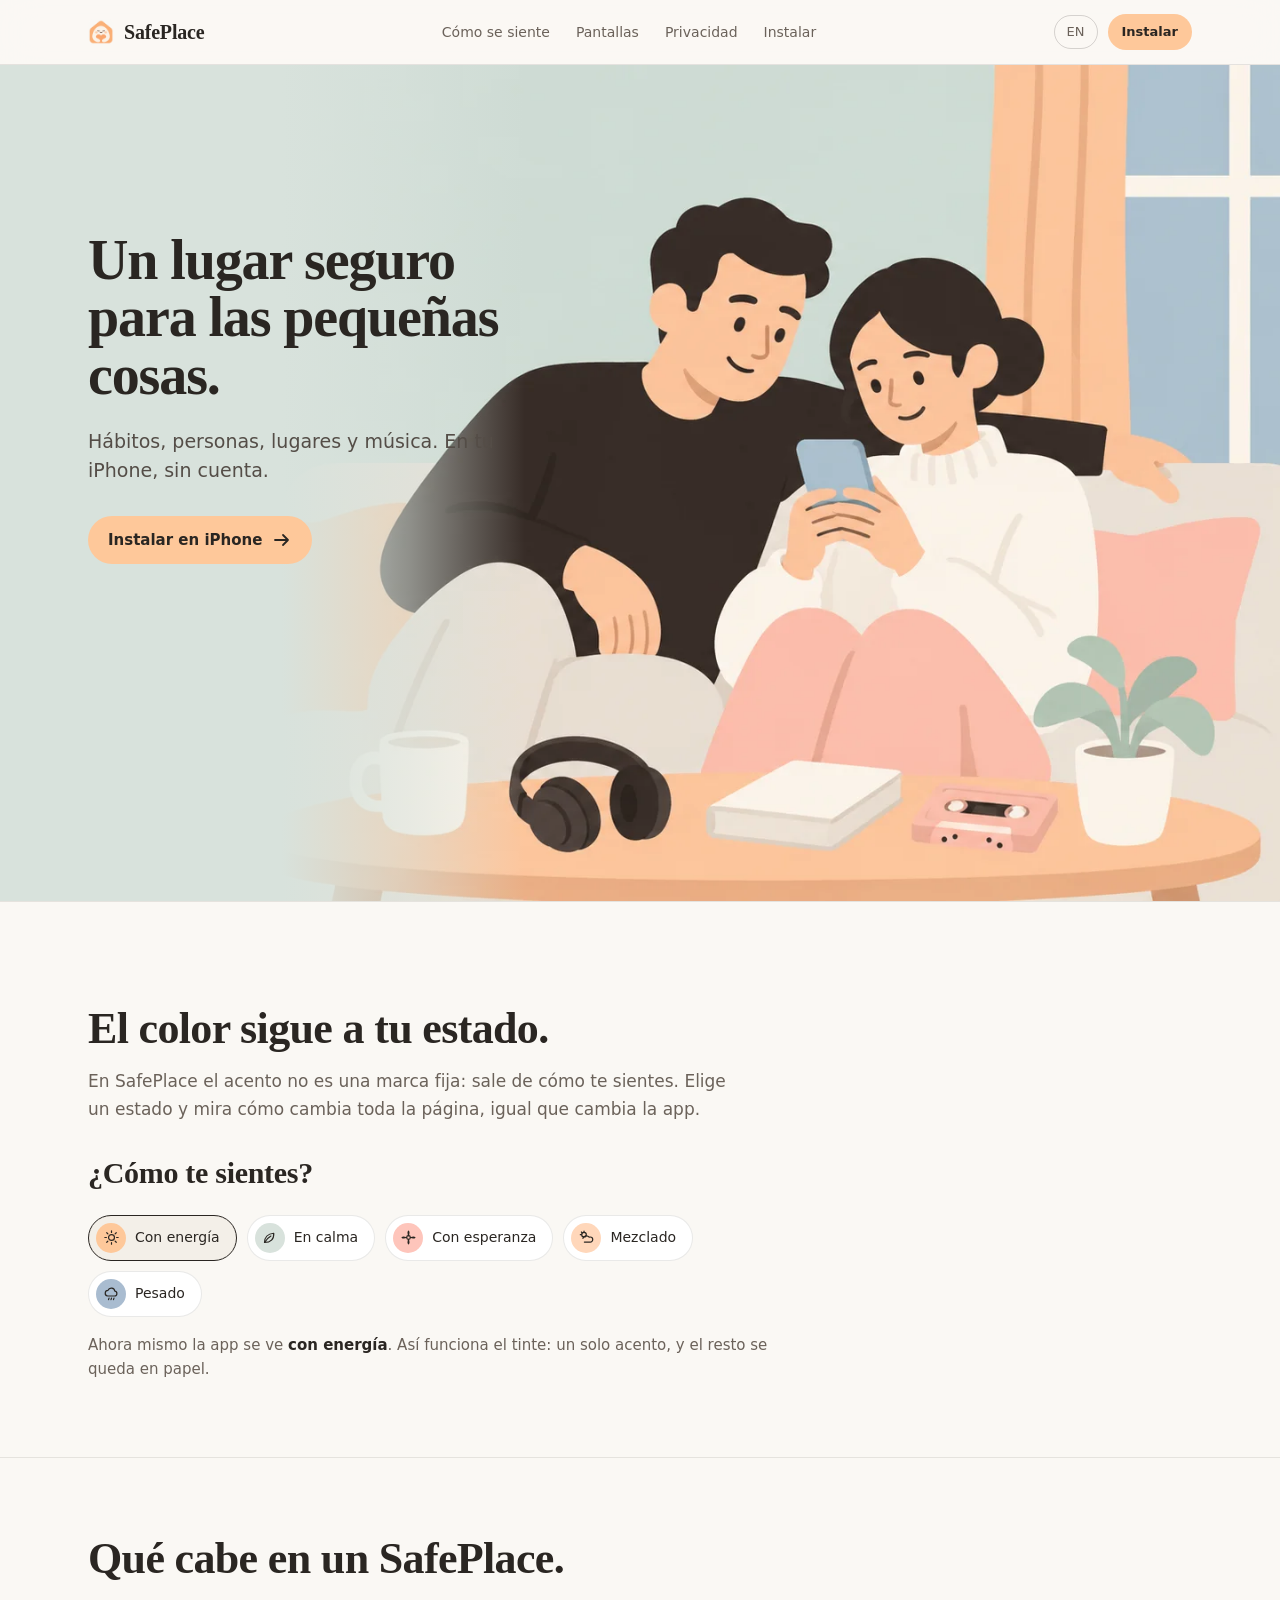
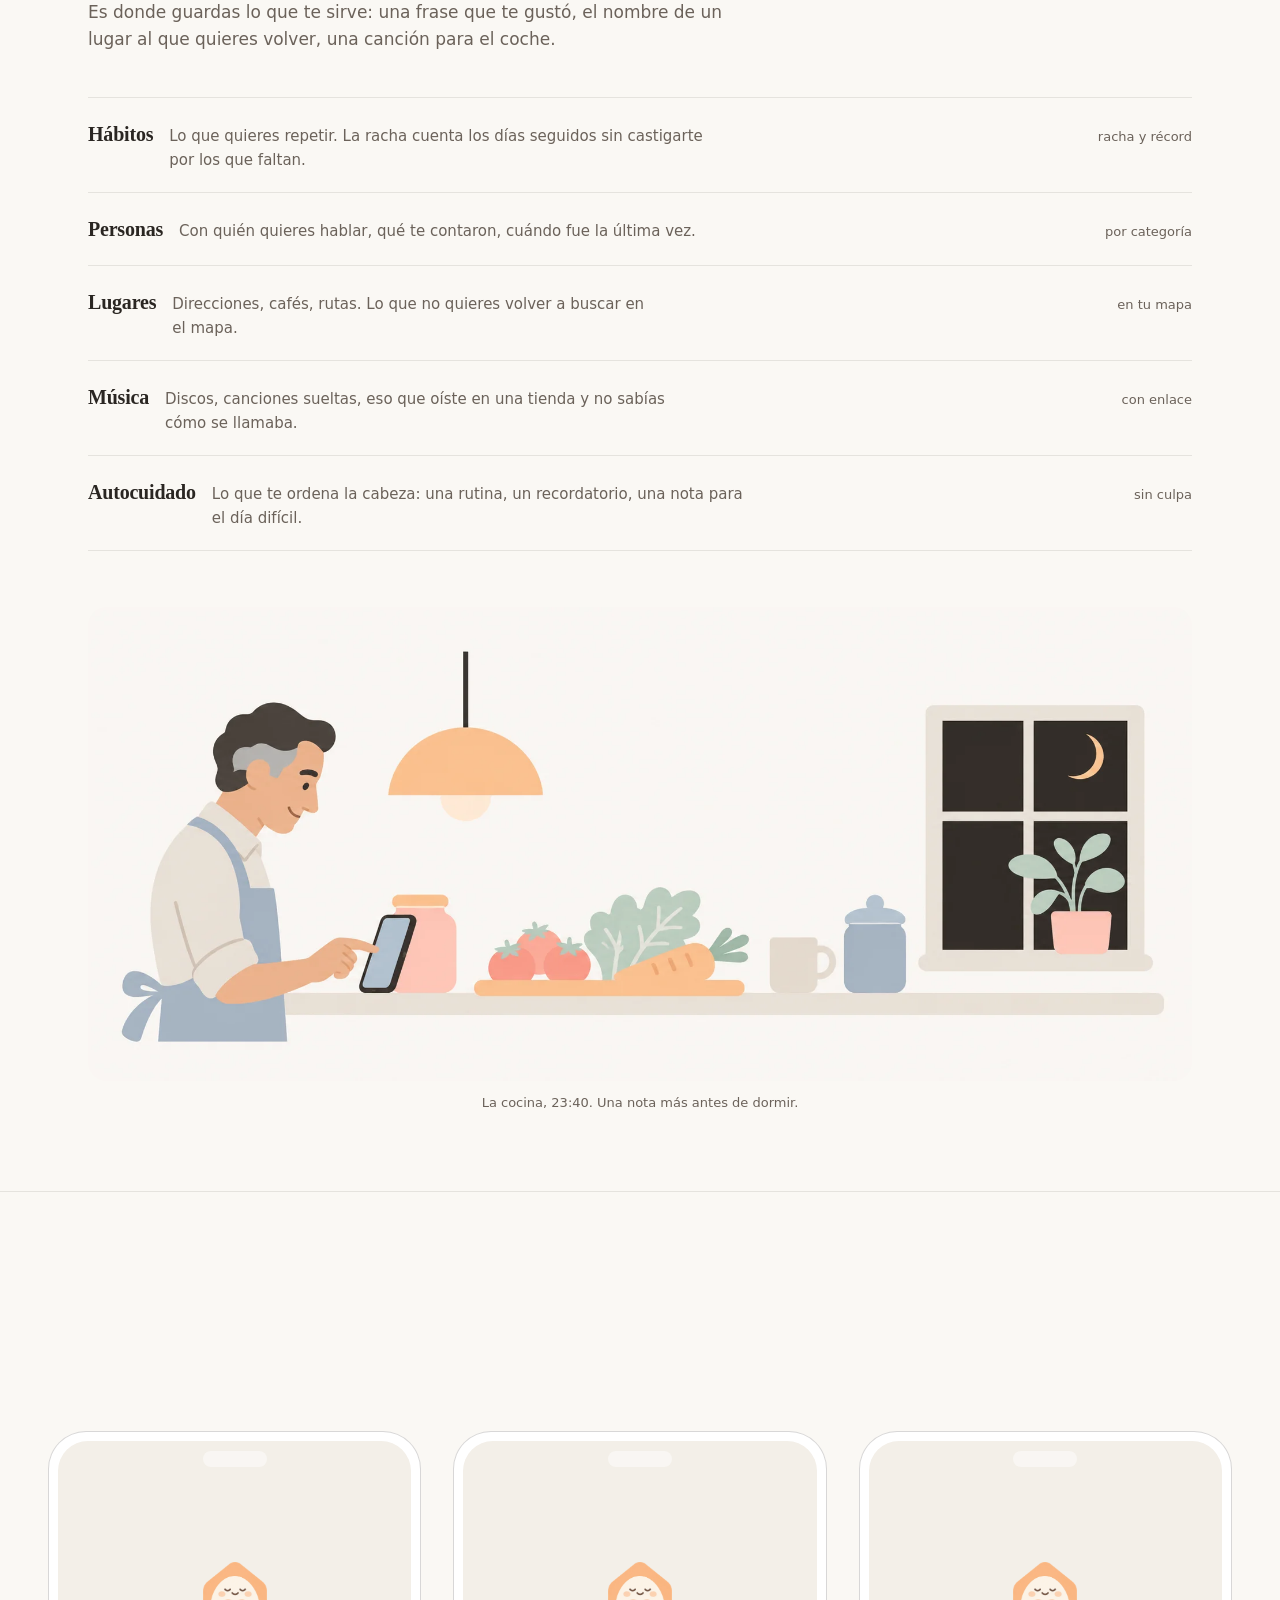
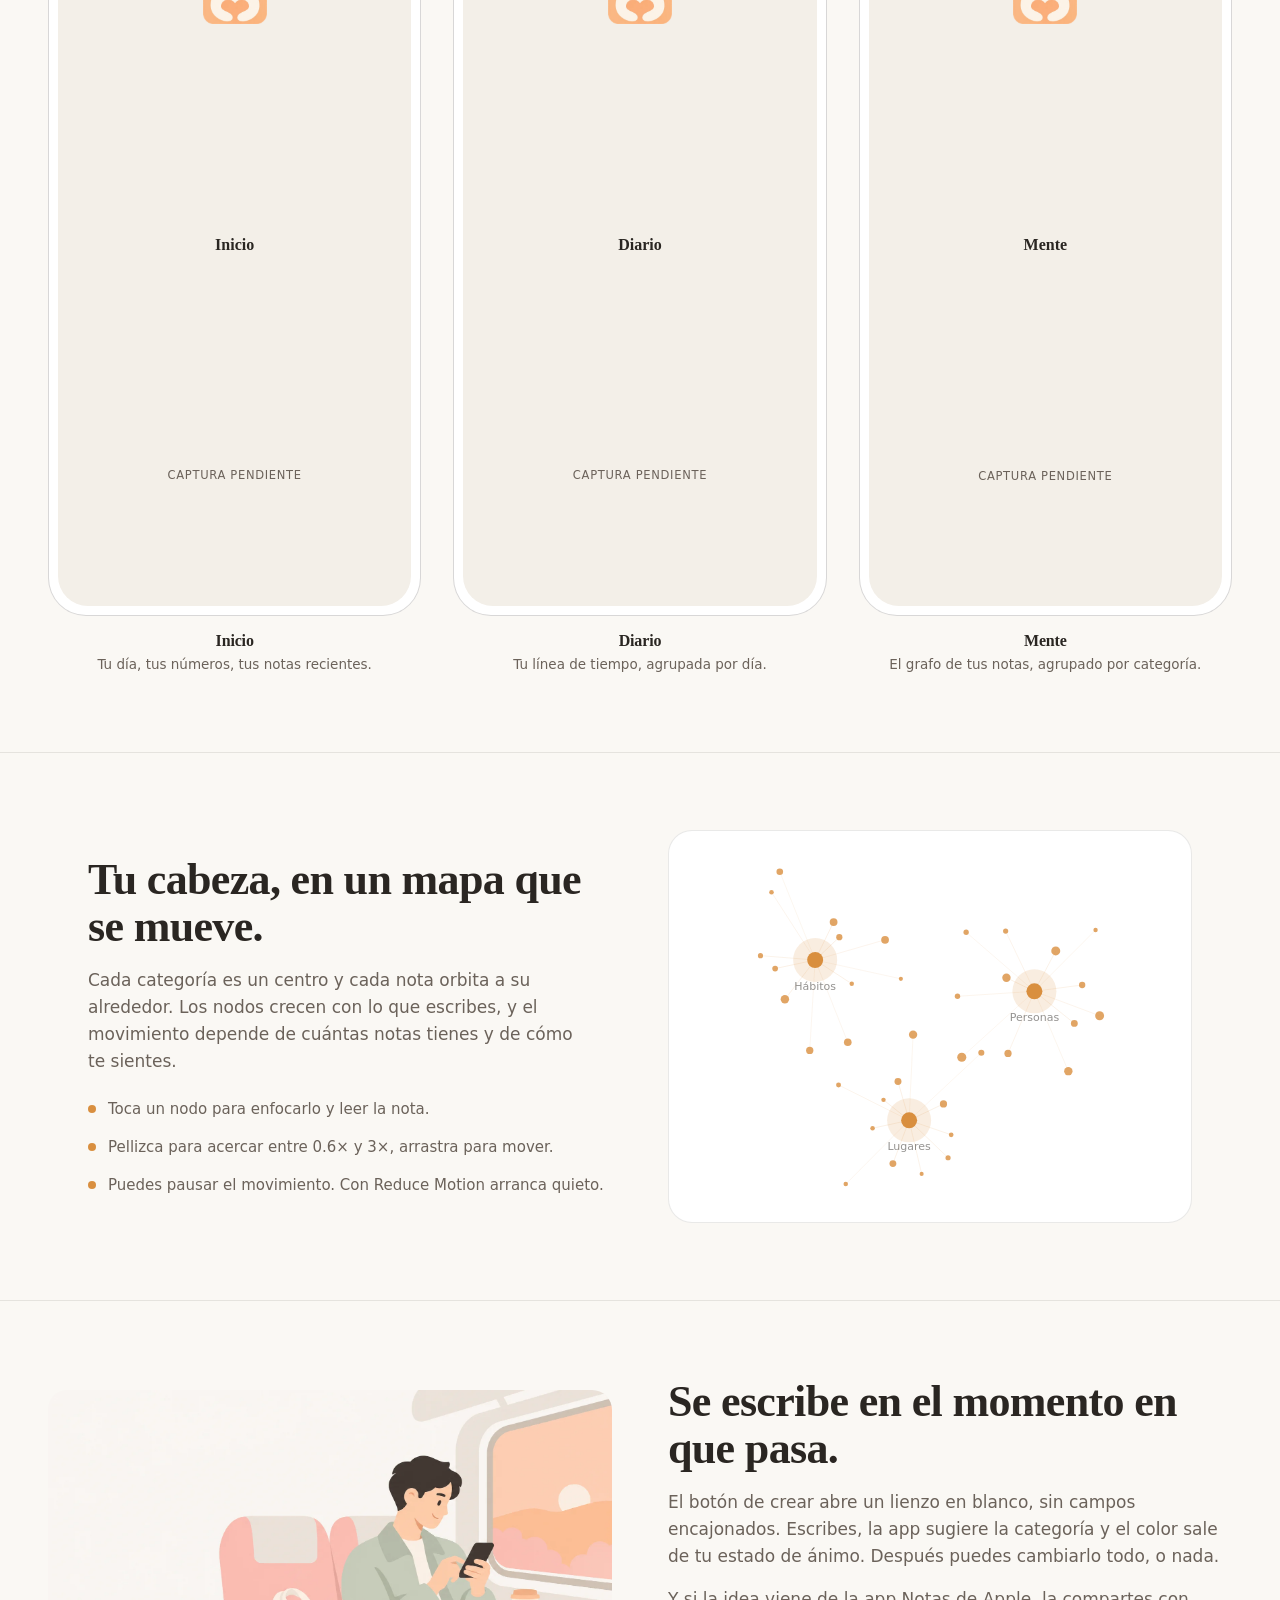
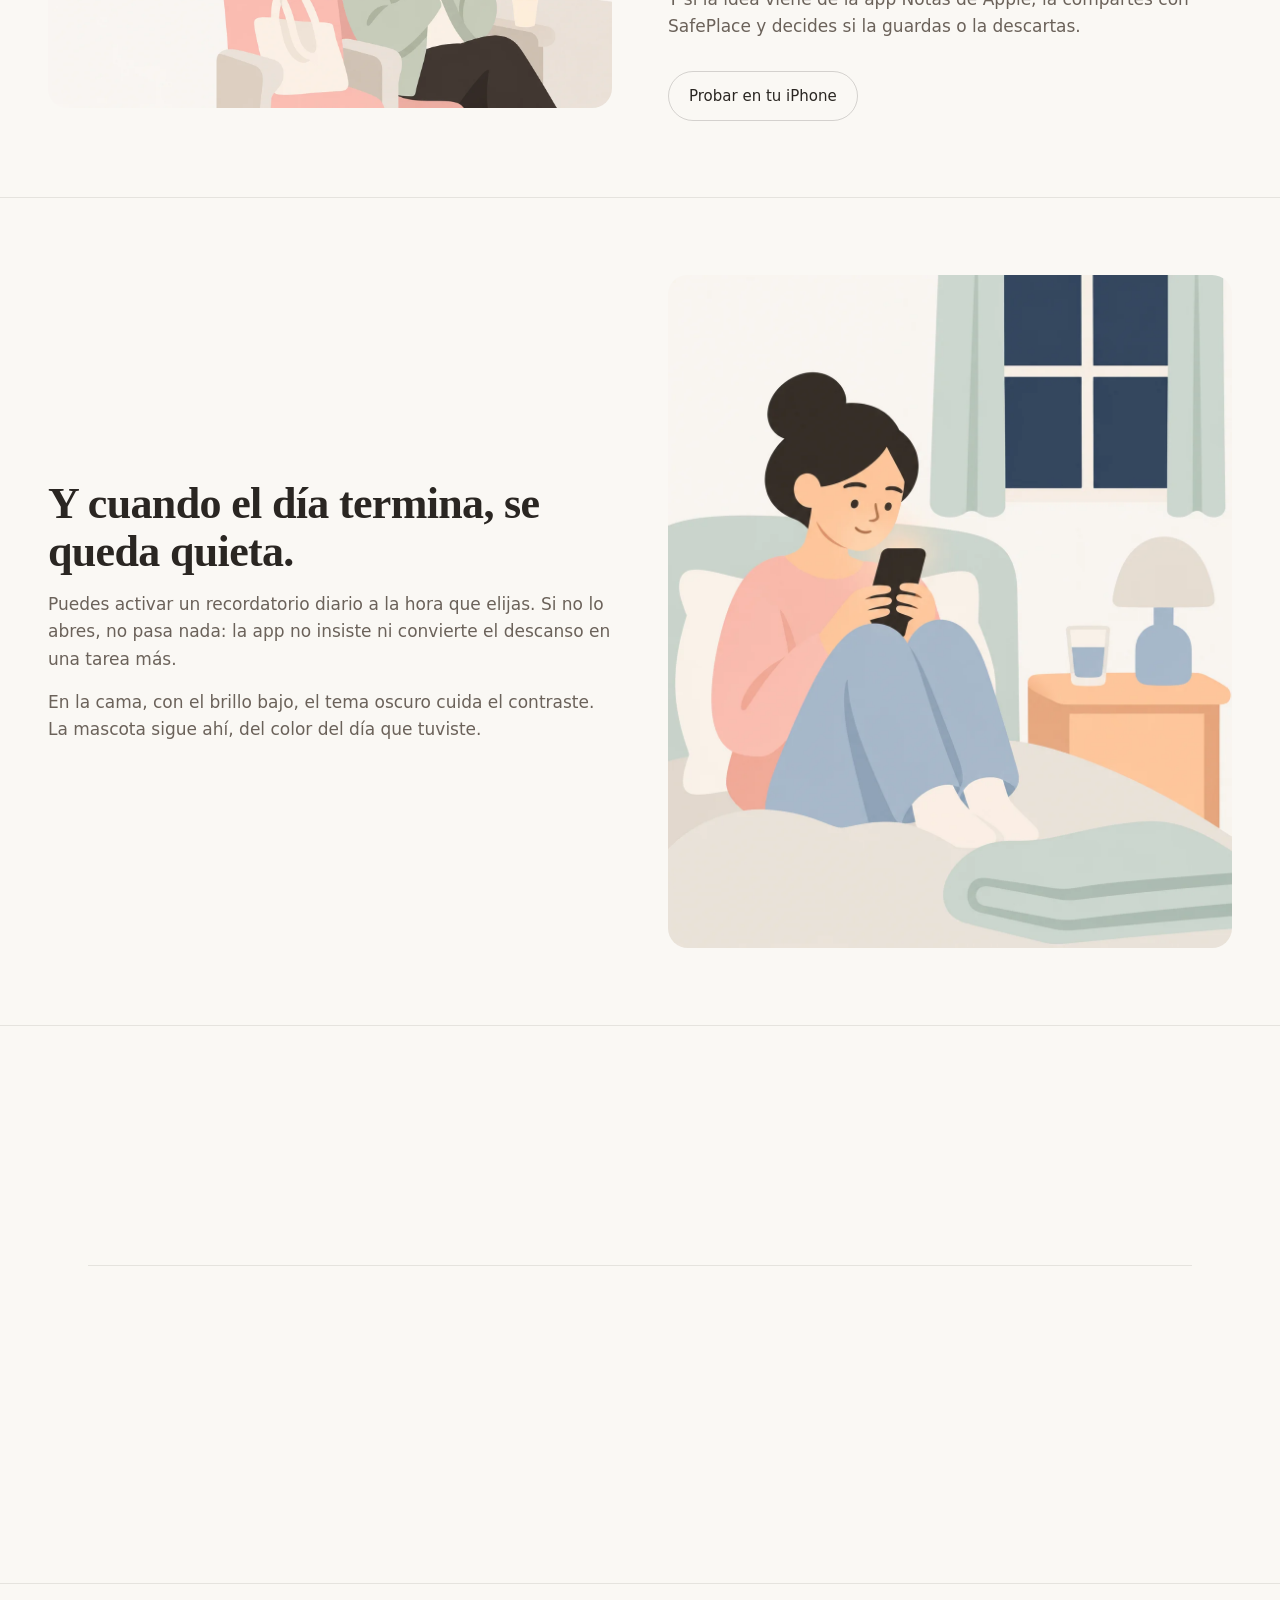
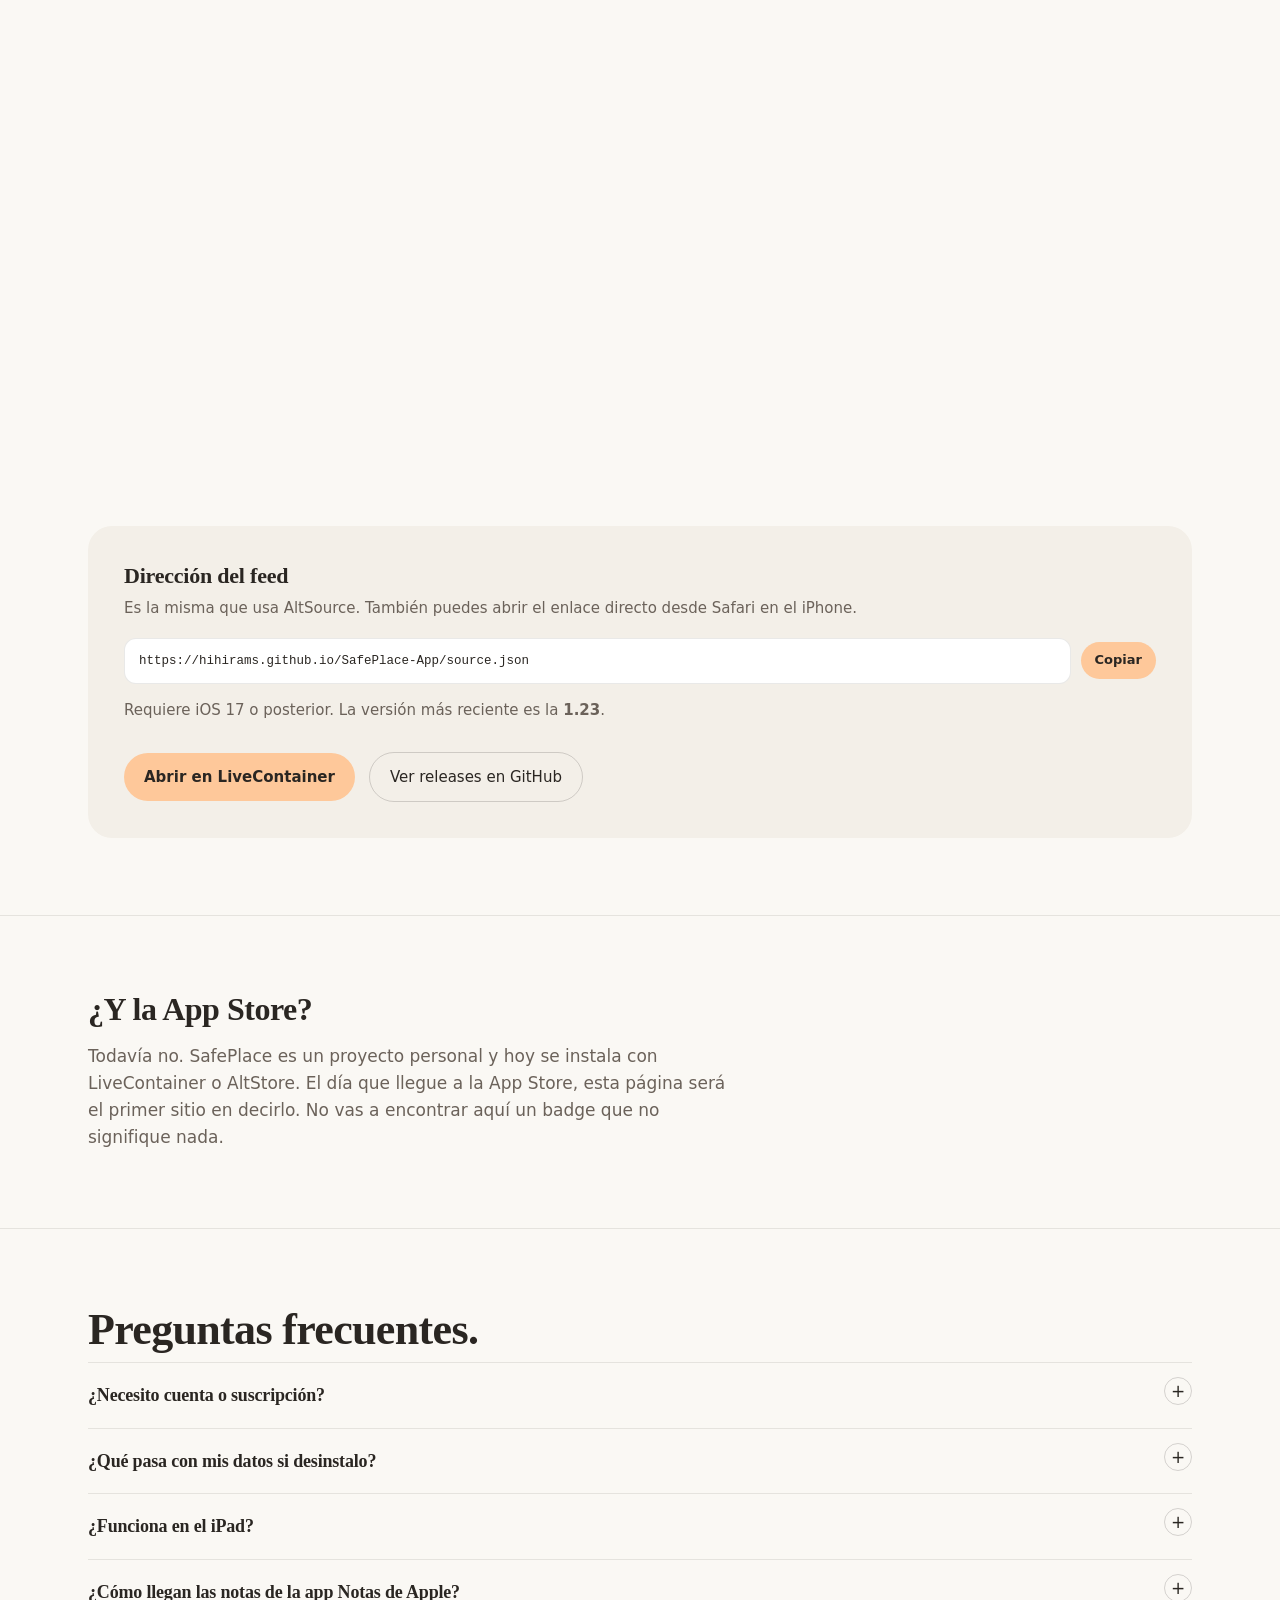
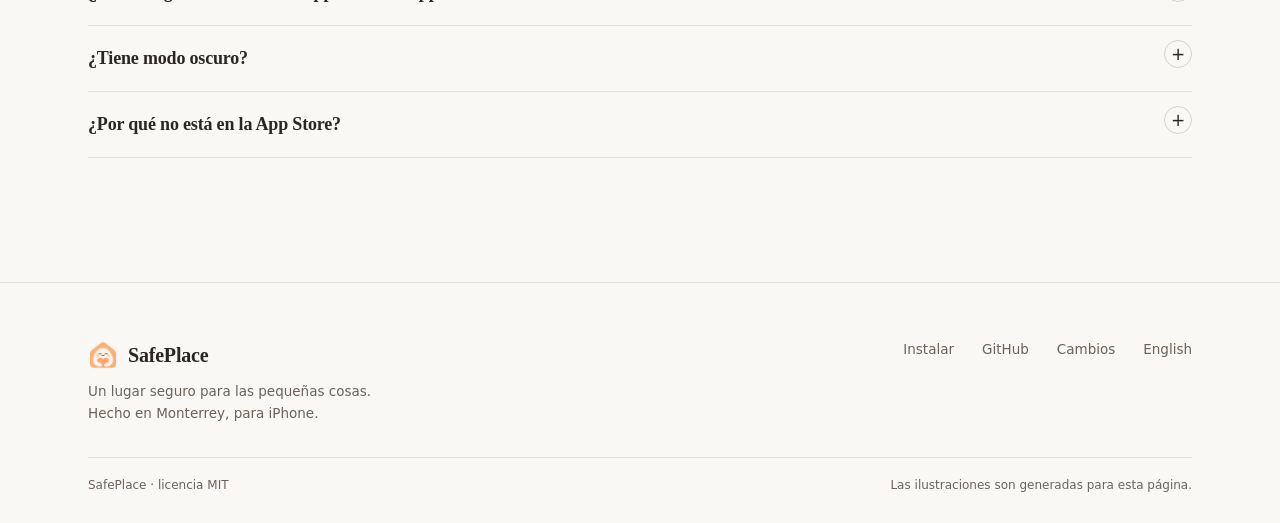
==== docs/index.html @ 257c3ad9 "feat(site): landing bilingüe de SafePlace en docs/ - Hereda el sistema de DESIGN.md: papel cálido, s" ====
<!doctype html>
<html lang="es">
<head>
<!-- impeccable-disable cream-palette: el papel #FAF8F4 es el token canvas del DESIGN.md de la app; el brief manda sobre la advertencia de paleta -->
<meta charset="utf-8">
<meta name="viewport" content="width=device-width, initial-scale=1">
<title>SafePlace — Un lugar seguro para las pequeñas cosas</title>
<meta name="description" content="Hábitos, personas, lugares, música y todo lo que te ayuda a estar mejor. Una app de iPhone que se queda en tu dispositivo y se ve como un cuaderno bien hecho.">
<link rel="alternate" hreflang="es" href="index.html">
<link rel="alternate" hreflang="en" href="en.html">
<link rel="icon" href="icon.png">
<meta property="og:title" content="SafePlace">
<meta property="og:description" content="Un lugar seguro para las pequeñas cosas.">
<meta property="og:image" content="assets/og.png">
<meta property="og:type" content="website">
<link rel="stylesheet" href="landing.css">
</head>
<body>
<a class="skip" href="#contenido">Saltar al contenido</a>

<header class="topbar">
  <div class="topbar-in">
    <a class="brand" href="index.html">
      <img src="icon.png" alt="" width="26" height="26">
      <span class="wordmark">SafePlace</span>
    </a>
    <nav class="nav" aria-label="Principal">
      <a href="#como">Cómo se siente</a>
      <a href="#pantallas">Pantallas</a>
      <a href="#privacidad">Privacidad</a>
      <a href="#instalar">Instalar</a>
    </nav>
    <div class="top-actions">
      <a class="lang" href="en.html" hreflang="en" lang="en">EN</a>
      <a class="btn btn--sm" href="#instalar">Instalar</a>
    </div>
  </div>
</header>

<main id="contenido">

  <section class="hero">
    <div class="hero-bg">
      <img src="assets/hero-wide.webp" width="1672" height="941" alt="Dos personas en el sofá de casa, mirando juntas el teléfono.">
    </div>
    <div class="hero-scrim" aria-hidden="true"></div>
    <div class="hero-inner">
      <div class="hero-copy">
        <h1 class="rise">Un lugar seguro para las pequeñas cosas.</h1>
        <p class="hero-sub rise d1">Hábitos, personas, lugares y música. En tu iPhone, sin cuenta.</p>
        <div class="hero-cta rise d2">
          <a class="btn" href="#instalar">Instalar en iPhone
            <svg class="btn-arrow" viewBox="0 0 20 20" fill="none" aria-hidden="true"><path d="M3 10h13M11 5l5 5-5 5" stroke="currentColor" stroke-width="1.8" stroke-linecap="round" stroke-linejoin="round"/></svg>
          </a>
        </div>
      </div>
    </div>
  </section>

  <section class="rule" id="como">
    <div class="wrap">
      <div class="mood reveal">
        <h2>El color sigue a tu estado.</h2>
        <p class="lede">En SafePlace el acento no es una marca fija: sale de cómo te sientes. Elige un estado y mira cómo cambia toda la página, igual que cambia la app.</p>
        <p class="mood-q" style="margin-top:26px">¿Cómo te sientes?</p>
        <div class="moods" role="group" aria-label="Estado de ánimo">
          <button class="mood-btn" type="button" data-mood="bright" aria-pressed="true" data-deep="#E8A85F" data-wash="rgba(254,200,154,.22)" data-label="con energía">
            <span class="mood-dot" style="background:#FEC89A"><svg aria-hidden="true" viewBox="0 0 24 24" fill="none" stroke="#2A2622" stroke-width="1.7" stroke-linecap="round"><circle cx="12" cy="12" r="4.2"/><path d="M12 2.6v2.2M12 19.2v2.2M2.6 12h2.2M19.2 12h2.2M5.3 5.3l1.6 1.6M17.1 17.1l1.6 1.6M18.7 5.3l-1.6 1.6M6.9 17.1l-1.6 1.6"/></svg></span>
            Con energía
          </button>
          <button class="mood-btn" type="button" data-mood="calm" aria-pressed="false" data-deep="#7E9C93" data-wash="rgba(216,226,220,.30)" data-label="en calma">
            <span class="mood-dot" style="background:#D8E2DC"><svg aria-hidden="true" viewBox="0 0 24 24" fill="none" stroke="#2A2622" stroke-width="1.7" stroke-linecap="round" stroke-linejoin="round"><path d="M5 19c0-7 4.5-12.5 13-13 .5 8.5-4.5 13-13 13Z"/><path d="M5 19c2.5-4 5.5-7 9-9"/></svg></span>
            En calma
          </button>
          <button class="mood-btn" type="button" data-mood="hopeful" aria-pressed="false" data-deep="#D9836F" data-wash="rgba(254,197,187,.26)" data-label="con esperanza">
            <span class="mood-dot" style="background:#FEC5BB"><svg aria-hidden="true" viewBox="0 0 24 24" fill="none" stroke="#2A2622" stroke-width="1.7" stroke-linecap="round"><circle cx="12" cy="12" r="2.6"/><path d="M12 9.4C12 6.8 10.4 4.6 12 3.2c1.6 1.4 0 3.6 0 6.2M14.6 12c2.6 0 4.8-1.6 6.2 0-1.4 1.6-3.6 0-6.2 0M12 14.6c0 2.6 1.6 4.8 0 6.2-1.6-1.4 0-3.6 0-6.2M9.4 12c-2.6 0-4.8 1.6-6.2 0 1.4-1.6 3.6 0 6.2 0"/></svg></span>
            Con esperanza
          </button>
          <button class="mood-btn" type="button" data-mood="mixed" aria-pressed="false" data-deep="#D99A5C" data-wash="rgba(255,215,186,.26)" data-label="mezclado">
            <span class="mood-dot" style="background:#FFD7BA"><svg aria-hidden="true" viewBox="0 0 24 24" fill="none" stroke="#2A2622" stroke-width="1.7" stroke-linecap="round" stroke-linejoin="round"><circle cx="8.5" cy="8" r="3.2"/><path d="M8.5 2.8v1.4M3.3 8h1.4M4.8 4.3l1 1"/><path d="M9 18.5h8.2a3.6 3.6 0 0 0 0-7.2c-.5 0-1 .1-1.4.3A5 5 0 0 0 7 13.2"/></svg></span>
            Mezclado
          </button>
          <button class="mood-btn" type="button" data-mood="heavy" aria-pressed="false" data-deep="#5F7C9B" data-wash="rgba(169,188,208,.28)" data-label="pesado">
            <span class="mood-dot" style="background:#A9BCD0"><svg aria-hidden="true" viewBox="0 0 24 24" fill="none" stroke="#2A2622" stroke-width="1.7" stroke-linecap="round" stroke-linejoin="round"><path d="M6.5 15.5a4 4 0 0 1 .6-7.95 5 5 0 0 1 9.6 1.2 3.4 3.4 0 0 1-.2 6.75Z"/><path d="M8.5 18.6l-.7 2M12 18.6l-.7 2M15.5 18.6l-.7 2"/></svg></span>
            Pesado
          </button>
        </div>
        <p class="mood-read" id="moodRead" aria-live="polite">Ahora mismo la app se ve <strong>con energía</strong>. Así funciona el tinte: un solo acento, y el resto se queda en papel.</p>
      </div>
    </div>
  </section>

  <section class="rule" id="guardas">
    <div class="wrap">
      <div class="section-head reveal">
        <h2>Qué cabe en un SafePlace.</h2>
        <p class="lede">Es donde guardas lo que te sirve: una frase que te gustó, el nombre de un lugar al que quieres volver, una canción para el coche.</p>
      </div>
      <div class="cats">
        <div class="cat reveal">
          <span class="cat-name">Hábitos</span>
          <span class="cat-desc">Lo que quieres repetir. La racha cuenta los días seguidos sin castigarte por los que faltan.</span>
          <span class="cat-count">racha y récord</span>
        </div>
        <div class="cat reveal">
          <span class="cat-name">Personas</span>
          <span class="cat-desc">Con quién quieres hablar, qué te contaron, cuándo fue la última vez.</span>
          <span class="cat-count">por categoría</span>
        </div>
        <div class="cat reveal">
          <span class="cat-name">Lugares</span>
          <span class="cat-desc">Direcciones, cafés, rutas. Lo que no quieres volver a buscar en el mapa.</span>
          <span class="cat-count">en tu mapa</span>
        </div>
        <div class="cat reveal">
          <span class="cat-name">Música</span>
          <span class="cat-desc">Discos, canciones sueltas, eso que oíste en una tienda y no sabías cómo se llamaba.</span>
          <span class="cat-count">con enlace</span>
        </div>
        <div class="cat reveal">
          <span class="cat-name">Autocuidado</span>
          <span class="cat-desc">Lo que te ordena la cabeza: una rutina, un recordatorio, una nota para el día difícil.</span>
          <span class="cat-count">sin culpa</span>
        </div>
      </div>
      <figure class="band reveal">
        <img src="assets/band-kitchen.webp" alt="Un hombre mayor en la cocina, de noche, guardando una nota en el teléfono." width="1914" height="822">
        <figcaption>La cocina, 23:40. Una nota más antes de dormir.</figcaption>
      </figure>
    </div>
  </section>

  <section class="rule" id="pantallas">
    <div class="wrap wrap--wide">
      <div class="section-head reveal">
        <h2>Tres pantallas, una idea.</h2>
        <p class="lede">Secciones y listas separadas por líneas finas. El color aparece en el detalle, nunca en el fondo.</p>
      </div>
      <div class="screens">
        <figure class="device reveal">
          <div class="device-frame">
            <div class="device-screen">
              <div class="device-notch"></div>
              <!-- REEMPLAZAR: <img src="assets/shot-home.png" alt="Pantalla de inicio de SafePlace"> -->
              <div class="shot-slot" data-shot="home">
                <img class="slot-mascot" src="assets/logo.webp" alt="" width="384" height="373">
                <b>Inicio</b>
                <span>captura pendiente</span>
              </div>
            </div>
          </div>
          <figcaption class="device-cap"><b>Inicio</b>Tu día, tus números, tus notas recientes.</figcaption>
      </figure>

        <figure class="device reveal">
          <div class="device-frame">
            <div class="device-screen">
              <div class="device-notch"></div>
              <!-- REEMPLAZAR: <img src="assets/shot-journal.png" alt="Pantalla de diario de SafePlace"> -->
              <div class="shot-slot" data-shot="journal">
                <img class="slot-mascot" src="assets/logo.webp" alt="" width="384" height="373">
                <b>Diario</b>
                <span>captura pendiente</span>
              </div>
            </div>
          </div>
          <figcaption class="device-cap"><b>Diario</b>Tu línea de tiempo, agrupada por día.</figcaption>
      </figure>

        <figure class="device reveal">
          <div class="device-frame">
            <div class="device-screen">
              <div class="device-notch"></div>
              <!-- REEMPLAZAR: <img src="assets/shot-mind.png" alt="Pantalla del grafo Mente de SafePlace"> -->
              <div class="shot-slot" data-shot="mind">
                <img class="slot-mascot" src="assets/logo.webp" alt="" width="384" height="373">
                <b>Mente</b>
                <span>captura pendiente</span>
              </div>
            </div>
          </div>
          <figcaption class="device-cap"><b>Mente</b>El grafo de tus notas, agrupado por categoría.</figcaption>
      </figure>
      </div>
    </div>
  </section>

  <section class="rule" id="mente">
    <div class="wrap mind">
      <div class="reveal">
        <h2>Tu cabeza, en un mapa que se mueve.</h2>
        <p class="lede">Cada categoría es un centro y cada nota orbita a su alrededor. Los nodos crecen con lo que escribes, y el movimiento depende de cuántas notas tienes y de cómo te sientes.</p>
        <ul class="mind-facts">
          <li>Toca un nodo para enfocarlo y leer la nota.</li>
          <li>Pellizca para acercar entre 0.6× y 3×, arrastra para mover.</li>
          <li>Puedes pausar el movimiento. Con Reduce Motion arranca quieto.</li>
        </ul>
      </div>
      <div class="mind-canvas-wrap reveal">
        <canvas id="mind-canvas" role="img" aria-label="Grafo de ejemplo: tres centros con notas orbitando alrededor."></canvas>
      </div>
    </div>
  </section>

  <section class="rule" id="momentos">
    <div class="wrap wrap--wide scene">
      <div class="scene-art reveal">
        <img src="assets/scene-1.webp" alt="Un hombre en el tren guardando una nota en el teléfono." width="1672" height="941">
      </div>
      <div class="reveal">
        <h2>Se escribe en el momento en que pasa.</h2>
        <p class="lede">El botón de crear abre un lienzo en blanco, sin campos encajonados. Escribes, la app sugiere la categoría y el color sale de tu estado de ánimo. Después puedes cambiarlo todo, o nada.</p>
        <p class="lede">Y si la idea viene de la app Notas de Apple, la compartes con SafePlace y decides si la guardas o la descartas.</p>
        <div class="hero-cta">
          <a class="btn btn--ghost" href="#instalar">Probar en tu iPhone</a>
        </div>
      </div>
    </div>
  </section>

  <section class="rule" id="noche">
    <div class="wrap wrap--wide scene scene--flip">
      <div class="scene-art reveal">
        <img src="assets/scene-3.webp" alt="Una persona en la cama, de noche, con el teléfono en las manos." width="1148" height="1370">
      </div>
      <div class="reveal">
        <h2>Y cuando el día termina, se queda quieta.</h2>
        <p class="lede">Puedes activar un recordatorio diario a la hora que elijas. Si no lo abres, no pasa nada: la app no insiste ni convierte el descanso en una tarea más.</p>
        <p class="lede">En la cama, con el brillo bajo, el tema oscuro cuida el contraste. La mascota sigue ahí, del color del día que tuviste.</p>
      </div>
    </div>
  </section>

  <section class="rule" id="privacidad">
    <div class="wrap">
      <div class="section-head reveal">
        <h2>Tus notas no salen de tu iPhone.</h2>
        <p class="lede">Sin cuenta, sin registro, sin servidor. La app guarda todo en el dispositivo y te deja exportarlo cuando quieras.</p>
      </div>
      <div class="cats">
        <div class="cat reveal"><span class="cat-name">Local</span><span class="cat-desc">Los datos viven en tu teléfono. No hay backend al que enviarlos.</span><span class="cat-count">sin cuenta</span></div>
        <div class="cat reveal"><span class="cat-name">Portable</span><span class="cat-desc">Exporta e importa todo en JSON desde Ajustes. Es tu archivo, no el nuestro.</span><span class="cat-count">export / import</span></div>
        <div class="cat reveal"><span class="cat-name">Sin métricas</span><span class="cat-desc">La app no incluye analítica de terceros ni rastreadores.</span><span class="cat-count">nada que vender</span></div>
      </div>
    </div>
  </section>

  <section class="rule" id="instalar">
    <div class="wrap">
      <div class="section-head reveal">
        <h2>Instalarla toma tres pasos.</h2>
        <p class="lede">SafePlace se distribuye como build firmada por mí, no por la App Store. Por eso iOS pide un pequeño rodeo la primera vez.</p>
      </div>
      <ol class="steps reveal">
        <li><div><b>Instala LiveContainer o AltStore</b><span>Son las dos apps que permiten instalar builds fuera de la App Store en iOS.</span></div></li>
        <li><div><b>Agrega el feed de SafePlace</b><span>Copia la dirección de abajo y pégala como fuente nueva en LiveContainer o AltStore.</span></div></li>
        <li><div><b>Instala y actualiza</b><span>Cada push nuevo aparece como actualización. Tus datos se conservan entre versiones.</span></div></li>
      </ol>

      <div class="install reveal">
        <h3>Dirección del feed</h3>
        <p>Es la misma que usa AltSource. También puedes abrir el enlace directo desde Safari en el iPhone.</p>
        <div class="feed">
          <code id="feedUrl">https://hihirams.github.io/SafePlace-App/source.json</code>
          <button class="btn btn--sm" type="button" id="copyBtn">Copiar</button>
        </div>
        <p class="install-note">Requiere iOS 17 o posterior. La versión más reciente es la <strong id="versionLabel">1.49</strong>.</p>
        <div class="hero-cta">
          <a class="btn" href="livecontainer://sources?url=https://hihirams.github.io/SafePlace-App/source.json">Abrir en LiveContainer</a>
          <a class="btn btn--ghost" href="https://github.com/Hihirams/SafePlace-App/releases/latest">Ver releases en GitHub</a>
        </div>
      </div>
    </div>
  </section>

  <section class="rule" id="appstore">
    <div class="wrap">
      <div class="reveal" style="max-width:64ch">
        <h2 style="font-size:clamp(24px,3vw,32px)">¿Y la App Store?</h2>
        <p class="lede">Todavía no. SafePlace es un proyecto personal y hoy se instala con LiveContainer o AltStore. El día que llegue a la App Store, esta página será el primer sitio en decirlo. No vas a encontrar aquí un badge que no signifique nada.</p>
      </div>
    </div>
  </section>

  <section class="rule" id="preguntas">
    <div class="wrap">
      <h2 class="reveal" style="margin-bottom:8px">Preguntas frecuentes.</h2>
      <div class="faq">
        <details>
          <summary>¿Necesito cuenta o suscripción?</summary>
          <p>No. No hay cuenta, no hay nube y no hay compras dentro de la app. Instalas y usas.</p>
        </details>
        <details>
          <summary>¿Qué pasa con mis datos si desinstalo?</summary>
          <p>Se van con la app. Por eso Ajustes incluye exportar a JSON: hazlo antes de borrarla si quieres conservar el historial.</p>
        </details>
        <details>
          <summary>¿Funciona en el iPad?</summary>
          <p>Sí. La app adapta el ancho de lectura y usa cuadrículas de tres o cuatro columnas en pantallas grandes.</p>
        </details>
        <details>
          <summary>¿Cómo llegan las notas de la app Notas de Apple?</summary>
          <p>Abres la nota, tocas Compartir, eliges SafePlace y la nota aparece en la pestaña Notas para que decidas si la guardas. iOS no permite leer Notas directamente, así que se usa la hoja de compartir.</p>
        </details>
        <details>
          <summary>¿Tiene modo oscuro?</summary>
          <p>Claro, oscuro y automático. En oscuro el papel se vuelve negro y el acento se mantiene, porque el color sigue siendo el mismo lenguaje.</p>
        </details>
        <details>
          <summary>¿Por qué no está en la App Store?</summary>
          <p>Porque es un proyecto personal que voy publicando build por build. La distribución por LiveContainer permite actualizar sin depender de una revisión.</p>
        </details>
      </div>
    </div>
  </section>
</main>

<footer>
  <div class="wrap">
    <div class="foot">
      <div>
        <div class="foot-brand">
          <img src="icon.png" alt="" width="30" height="30">
          <span class="wordmark">SafePlace</span>
        </div>
        <p>Un lugar seguro para las pequeñas cosas. Hecho en Monterrey, para iPhone.</p>
      </div>
      <nav class="foot-links" aria-label="Pie">
        <a href="#instalar">Instalar</a>
        <a href="https://github.com/Hihirams/SafePlace-App">GitHub</a>
        <a href="https://github.com/Hihirams/SafePlace-App/blob/main/CHANGELOG.md">Cambios</a>
        <a href="en.html" hreflang="en" lang="en">English</a>
      </nav>
    </div>
    <div class="legal">
      <span>SafePlace · licencia MIT</span>
      <span>Las ilustraciones son generadas para esta página.</span>
    </div>
  </div>
</footer>

<script>
(function () {
  "use strict";
  var root = document.documentElement;

  /* mood: el acento tiñe toda la página */
  var buttons = Array.prototype.slice.call(document.querySelectorAll(".mood-btn"));
  var read = document.getElementById("moodRead");

  function setMood(btn) {
    buttons.forEach(function (b) { b.setAttribute("aria-pressed", String(b === btn)); });
    root.style.setProperty("--accent", getComputedStyle(btn.querySelector(".mood-dot")).backgroundColor);
    root.style.setProperty("--accent-deep", btn.getAttribute("data-deep"));
    root.style.setProperty("--accent-wash", btn.getAttribute("data-wash"));
    if (read) {
      read.innerHTML = "Ahora mismo la app se ve <strong>" + btn.getAttribute("data-label") + "</strong>. Así funciona el tinte: un solo acento, y el resto se queda en papel.";
    }
  }

  buttons.forEach(function (b) {
    b.addEventListener("click", function () { setMood(b); });
  });

  /* copiar el feed */
  var copyBtn = document.getElementById("copyBtn");
  if (copyBtn) {
    copyBtn.addEventListener("click", function () {
      var text = document.getElementById("feedUrl").textContent.trim();
      var done = function () {
        copyBtn.textContent = "Copiado";
        setTimeout(function () { copyBtn.textContent = "Copiar"; }, 1800);
      };
      if (navigator.clipboard && navigator.clipboard.writeText) {
        navigator.clipboard.writeText(text).then(done, done);
      } else { done(); }
    });
  }

  /* versión desde el feed AltSource */
  var versionLabel = document.getElementById("versionLabel");
  if (versionLabel && location.protocol !== "file:") {
    fetch("source.json", { cache: "no-store" })
      .then(function (r) { return r.ok ? r.json() : null; })
      .then(function (data) {
        var v = data && data.apps && data.apps[0] && data.apps[0].versions && data.apps[0].versions[0];
        if (v && v.version) versionLabel.textContent = v.version;
      })
      .catch(function () {});
  }

  /* revelados */
  var els = document.querySelectorAll(".reveal");
  if ("IntersectionObserver" in window) {
    var io = new IntersectionObserver(function (entries) {
      entries.forEach(function (en) {
        if (en.isIntersecting) { en.target.classList.add("in"); io.unobserve(en.target); }
      });
    }, { rootMargin: "0px 0px -6% 0px", threshold: .08 });
    els.forEach(function (el) { io.observe(el); });
  } else {
    els.forEach(function (el) { el.classList.add("in"); });
  }

  /* grafo Mente: órbitas lentas y repulsión al cursor */
  var canvas = document.getElementById("mind-canvas");
  var reduce = window.matchMedia("(prefers-reduced-motion: reduce)").matches;
  if (canvas && canvas.getContext) {
    var ctx = canvas.getContext("2d");
    var w = 0, h = 0, hubs = [], nodes = [];
    var pointer = { x: -9999, y: -9999, active: false };
    var REPEL = 150;

    function accent() {
      return getComputedStyle(root).getPropertyValue("--accent-deep").trim() || "#D98F3F";
    }

    function build() {
      var rect = canvas.getBoundingClientRect();
      var dpr = Math.min(window.devicePixelRatio || 1, 2);
      w = rect.width; h = rect.height;
      canvas.width = w * dpr; canvas.height = h * dpr;
      ctx.setTransform(dpr, 0, 0, dpr, 0, 0);

      hubs = [
        { x: w * .28, y: h * .33, cat: "Hábitos" },
        { x: w * .70, y: h * .41, cat: "Personas" },
        { x: w * .46, y: h * .74, cat: "Lugares" }
      ];

      nodes = [];
      for (var i = 0; i < 36; i++) {
        var hub = hubs[i % hubs.length];
        nodes.push({
          hub: hub,
          a: (Math.floor(i / 3) / 12) * Math.PI * 2 + Math.random() * 0.5,
          d: 30 + Math.random() * 70,
          sp: (0.00008 + Math.random() * 0.00016) * (Math.random() < .5 ? -1 : 1),
          r: 2 + Math.random() * 2.6,
          ox: 0, oy: 0, vx: 0, vy: 0
        });
      }
    }

    function step() {
      var c = accent();
      ctx.clearRect(0, 0, w, h);

      var i, n, hx, hy, dx, dy, dist, force;

      for (i = 0; i < nodes.length; i++) {
        n = nodes[i];
        if (!reduce) n.a += n.sp * 16;
        hx = n.hub.x + Math.cos(n.a) * n.d;
        hy = n.hub.y + Math.sin(n.a) * n.d;

        if (!reduce && pointer.active) {
          dx = hx + n.ox - pointer.x;
          dy = hy + n.oy - pointer.y;
          dist = Math.sqrt(dx * dx + dy * dy) || 1;
          if (dist < REPEL) {
            force = Math.pow(1 - dist / REPEL, 2) * 3.2;
            n.vx += (dx / dist) * force;
            n.vy += (dy / dist) * force;
          }
        }

        n.vx += -n.ox * 0.035;
        n.vy += -n.oy * 0.035;
        n.vx *= 0.90;
        n.vy *= 0.90;
        n.ox += n.vx;
        n.oy += n.vy;

        var px = hx + n.ox;
        var py = hy + n.oy;

        dx = px - n.hub.x;
        dy = py - n.hub.y;
        dist = Math.sqrt(dx * dx + dy * dy);

        ctx.beginPath();
        ctx.moveTo(n.hub.x, n.hub.y);
        ctx.lineTo(px, py);
        ctx.strokeStyle = c;
        ctx.globalAlpha = Math.max(0.03, 0.16 - dist / 1100);
        ctx.lineWidth = 1;
        ctx.stroke();

        ctx.globalAlpha = 0.8;
        ctx.fillStyle = c;
        ctx.beginPath();
        ctx.arc(px, py, n.r, 0, 6.283);
        ctx.fill();
      }

      for (i = 0; i < hubs.length; i++) {
        var hb = hubs[i];
        ctx.globalAlpha = 0.16;
        ctx.fillStyle = c;
        ctx.beginPath();
        ctx.arc(hb.x, hb.y, 22, 0, 6.283);
        ctx.fill();

        ctx.globalAlpha = 1;
        ctx.beginPath();
        ctx.arc(hb.x, hb.y, 8, 0, 6.283);
        ctx.fill();

        ctx.globalAlpha = 0.5;
        ctx.fillStyle = "#2A2622";
        ctx.font = "500 11px -apple-system, Segoe UI, system-ui, sans-serif";
        ctx.textAlign = "center";
        ctx.fillText(hb.cat, hb.x, hb.y + 30);
      }
      ctx.globalAlpha = 1;
    }

    function loop() {
      step();
      if (!reduce) requestAnimationFrame(loop);
    }

    canvas.addEventListener("pointermove", function (e) {
      var rect = canvas.getBoundingClientRect();
      pointer.x = e.clientX - rect.left;
      pointer.y = e.clientY - rect.top;
      pointer.active = true;
    });
    canvas.addEventListener("pointerleave", function () { pointer.active = false; });

    window.addEventListener("resize", function () { build(); step(); });
    build();
    requestAnimationFrame(loop);
    if (window.ResizeObserver) {
      new ResizeObserver(function () { build(); step(); }).observe(canvas);
    }
  }
})();
</script>
</body>
</html>
---- docs/landing.css ----
/* SafePlace landing — hereda el sistema de la app (warm editorial paper).
   Tokens espejo de SafePlace/DESIGN.md. Sin degradados fuertes, sin sombras decorativas. */

:root{
  --paper:#FAF8F4;
  --surface:#FFFFFF;
  --soft:#F3EFE8;
  --strong:#ECE7DF;
  --ink:#2A2622;
  --ink-2:#6B625A;
  --hair:rgba(42,38,34,.10);
  --hair-strong:rgba(42,38,34,.18);

  --accent:#FEC89A;
  --accent-deep:#D98F3F;
  --accent-wash:rgba(254,200,154,.22);

  --bright:#FEC89A;   --bright-deep:#E8A85F;
  --calm:#D8E2DC;     --calm-deep:#7E9C93;
  --hopeful:#FEC5BB;  --hopeful-deep:#D9836F;
  --mixed:#FFD7BA;    --mixed-deep:#D99A5C;
  --heavy:#A9BCD0;    --heavy-deep:#5F7C9B;

  --serif:ui-serif,"New York","Iowan Old Style",Georgia,"Times New Roman",serif;
  --sans:-apple-system,BlinkMacSystemFont,"Segoe UI",system-ui,Roboto,sans-serif;

  --pad:clamp(20px,5vw,48px);
  --max:1200px;
  --max-wide:1320px;
  --ease:cubic-bezier(.22,1,.36,1);
}

*,*::before,*::after{box-sizing:border-box}
html{scroll-behavior:smooth;-webkit-text-size-adjust:100%}
body{
  margin:0;background:var(--paper);color:var(--ink);
  font-family:var(--sans);font-size:17px;line-height:1.6;
  -webkit-font-smoothing:antialiased;text-wrap:pretty;overflow-x:hidden;
  transition:background .5s var(--ease);
}
h1,h2,h3,h4,p,ul,ol,figure,blockquote{margin:0}
img,svg{display:block;max-width:100%}
a{color:inherit}
button{font:inherit;color:inherit}
::selection{background:var(--accent);color:var(--ink)}
:focus-visible{outline:2px solid var(--ink);outline-offset:3px;border-radius:4px}

.wrap{width:min(var(--max),100%);margin-inline:auto;padding-inline:var(--pad)}
.wrap--wide{width:min(var(--max-wide),100%)}
.sr{position:absolute;width:1px;height:1px;overflow:hidden;clip:rect(0 0 0 0);white-space:nowrap}
.skip{position:fixed;left:16px;top:-80px;z-index:80;background:var(--ink);color:var(--paper);padding:12px 20px;border-radius:999px;font-size:14px;text-decoration:none;transition:top .2s}
.skip:focus{top:16px}

/* ---------- topbar ---------- */
.topbar{
  position:sticky;top:0;z-index:50;
  background:color-mix(in srgb,var(--paper) 82%,transparent);
  -webkit-backdrop-filter:saturate(1.4) blur(18px);
  backdrop-filter:saturate(1.4) blur(18px);
  border-bottom:1px solid var(--hair);
}
.topbar-in{display:flex;align-items:center;gap:18px;height:64px;width:min(var(--max),100%);margin-inline:auto;padding-inline:var(--pad)}
.brand{display:flex;align-items:center;gap:10px;text-decoration:none;flex:none}
.brand img{width:26px;height:26px;border-radius:7px}
.wordmark{font-family:var(--serif);font-size:20px;font-weight:600;letter-spacing:-.01em}
.nav{display:flex;gap:26px;margin-left:auto;font-size:14px;color:var(--ink-2)}
.nav a{text-decoration:none;transition:color .2s}
.nav a:hover{color:var(--ink)}
.top-actions{display:flex;align-items:center;gap:10px;margin-left:auto}
.lang{display:flex;align-items:center;gap:6px;font-size:13px;color:var(--ink-2);text-decoration:none;border:1px solid var(--hair-strong);border-radius:999px;padding:6px 12px;transition:border-color .2s,color .2s}
.lang:hover{border-color:var(--ink);color:var(--ink)}

/* ---------- buttons ---------- */
.btn{display:inline-flex;align-items:center;gap:10px;min-height:44px;padding:12px 20px;border:0;border-radius:999px;background:var(--accent);color:var(--ink);font-size:15px;font-weight:600;text-decoration:none;cursor:pointer;transition:background .2s,transform .2s var(--ease)}
.btn:hover{background:var(--accent-deep);transform:translateY(-1px)}
.btn--ghost{background:transparent;border:1px solid var(--hair-strong);font-weight:500}
.btn--ghost:hover{background:var(--soft);border-color:var(--ink);transform:none}
.btn--sm{min-height:36px;padding:8px 14px;font-size:13px}
.btn-arrow{width:20px;height:20px;flex:none}

/* ---------- hero ---------- */
.hero{position:relative;display:grid;align-items:start;min-height:min(860px,calc(100svh - 64px));background:var(--calm);overflow:hidden}
.hero-bg{position:absolute;inset:0;z-index:0}
.hero-bg img{width:100%;height:100%;object-fit:cover;object-position:right center}
.hero-scrim{position:absolute;inset:0;z-index:1;pointer-events:none;background:linear-gradient(90deg,var(--calm) 0 22%,rgba(216,226,220,.55) 32%,rgba(216,226,220,0) 41%)}
.hero-inner{position:relative;z-index:2;width:min(var(--max),100%);margin-inline:auto;padding:clamp(56px,10vh,112px) var(--pad) clamp(40px,6vw,72px)}
.hero-copy{max-width:480px}
.hero h1{font-size:clamp(34px,4.5vw,56px)}
h1{font-family:var(--serif);font-weight:600;font-size:clamp(38px,5.6vw,66px);line-height:1.03;letter-spacing:-.02em}
.hero-sub{margin-top:22px;max-width:40ch;font-size:clamp(16px,1.6vw,19px);color:#544D47;line-height:1.55}
.hero-cta{display:flex;align-items:center;gap:14px;flex-wrap:wrap;margin-top:30px}
@keyframes float{from{transform:translateY(3px)}to{transform:translateY(-9px)}}
@keyframes breathe{from{transform:scale(.985)}to{transform:scale(1.015)}}

/* ---------- sections ---------- */
section{padding-block:clamp(44px,6vw,80px)}
.rule{border-top:1px solid var(--hair)}
.eyebrow{font-size:12px;font-weight:600;letter-spacing:.14em;text-transform:uppercase;color:var(--ink-2);margin-bottom:16px}
h2{font-family:var(--serif);font-weight:600;font-size:clamp(28px,3.8vw,44px);line-height:1.08;letter-spacing:-.015em}
h3{font-family:var(--serif);font-weight:600;font-size:22px;line-height:1.25;letter-spacing:-.01em}
.lede{margin-top:16px;max-width:60ch;font-size:17px;color:var(--ink-2)}
.section-head{margin-bottom:clamp(28px,4vw,44px)}

/* ---------- mood ---------- */
.mood{margin-top:26px;max-width:720px}
.mood-q{font-family:var(--serif);font-size:clamp(22px,2.6vw,30px);font-weight:600;letter-spacing:-.01em}
.moods{display:flex;flex-wrap:wrap;gap:10px;margin-top:18px}
.mood-btn{display:inline-flex;align-items:center;gap:9px;min-height:44px;padding:7px 16px 7px 7px;border:1px solid var(--hair);border-radius:999px;background:var(--surface);font-size:14px;font-weight:500;cursor:pointer;transition:border-color .2s,background .2s}
.mood-btn:hover{border-color:var(--hair-strong)}
.mood-btn[aria-pressed="true"]{border-color:var(--ink);background:var(--soft)}
.mood-dot{width:30px;height:30px;border-radius:50%;display:grid;place-items:center;flex:none}
.mood-dot svg{width:17px;height:17px}
.mood-read{margin-top:16px;font-size:15px;color:var(--ink-2);min-height:24px}
.mood-read strong{color:var(--ink);font-weight:600}

/* ---------- categories ---------- */
.cats{margin-top:8px;border-top:1px solid var(--hair)}
.cat{display:grid;grid-template-columns:auto 1fr auto;gap:16px;align-items:baseline;padding:20px 0;border-bottom:1px solid var(--hair)}
.cat-name{font-family:var(--serif);font-size:20px;font-weight:600;letter-spacing:-.01em}
.cat-desc{font-size:15px;color:var(--ink-2);max-width:56ch}
.cat-count{font-size:13px;color:var(--ink-2);font-variant-numeric:tabular-nums;text-align:right;white-space:nowrap}

/* ---------- screens ---------- */
.screens{display:grid;grid-template-columns:repeat(3,1fr);gap:clamp(16px,3vw,32px);align-items:start;margin-top:8px}
.device{background:none;border:0;padding:0}
.device-frame{position:relative;border-radius:38px;background:var(--surface);border:1px solid var(--hair-strong);padding:9px;box-shadow:none}
.device-screen{position:relative;aspect-ratio:9/19.5;border-radius:30px;overflow:hidden;background:var(--soft);display:grid;place-items:center}
.device-notch{position:absolute;left:50%;top:10px;transform:translateX(-50%);width:64px;height:16px;border-radius:999px;background:var(--paper);opacity:.9;z-index:2}
.shot-slot{position:absolute;inset:0;display:grid;place-items:center;gap:6px;text-align:center;padding:20px;color:var(--ink-2)}
.shot-slot .slot-mascot{width:64px;height:auto;opacity:.9}
.shot-slot b{display:block;font-family:var(--serif);font-size:16px;font-weight:600;color:var(--ink)}
.shot-slot span{font-size:11.5px;letter-spacing:.06em;text-transform:uppercase}
.device-cap{margin-top:12px;font-size:13.5px;color:var(--ink-2);text-align:center}
.device-cap b{display:block;font-family:var(--serif);font-size:16px;color:var(--ink);font-weight:600;letter-spacing:-.01em}

/* ---------- mind ---------- */
.mind{display:grid;grid-template-columns:1fr 1fr;gap:clamp(24px,5vw,56px);align-items:center}
.mind-canvas-wrap{position:relative;aspect-ratio:4/3;border-radius:24px;background:var(--surface);border:1px solid var(--hair);overflow:hidden}
#mind-canvas{position:absolute;inset:0;width:100%;height:100%;display:block}
.mind-facts{list-style:none;padding:0;display:grid;gap:14px;margin-top:22px}
.mind-facts li{display:grid;grid-template-columns:8px 1fr;gap:12px;font-size:15px;color:var(--ink-2);align-items:start}
.mind-facts li::before{content:"";width:8px;height:8px;border-radius:50%;background:var(--accent-deep);margin-top:8px}

/* ---------- image scenes ---------- */
.scene{display:grid;grid-template-columns:1fr 1fr;gap:clamp(24px,5vw,56px);align-items:center}
.scene img{width:100%;height:auto;border-radius:20px}
.scene--flip .scene-art{order:2}
.band{margin-top:clamp(32px,5vw,56px)}
.band img{width:100%;height:auto;border-radius:20px}
.band figcaption{margin-top:12px;font-size:13px;color:var(--ink-2);text-align:center}

/* ---------- steps ---------- */
.steps{list-style:none;padding:0;margin-top:26px;display:grid;gap:0;border-top:1px solid var(--hair);counter-reset:step}
.steps li{display:grid;grid-template-columns:38px 1fr;gap:16px;padding:18px 0;border-bottom:1px solid var(--hair);align-items:start}
.steps li::before{counter-increment:step;content:counter(step);width:30px;height:30px;border-radius:50%;background:var(--accent);color:var(--ink);display:grid;place-items:center;font-size:14px;font-weight:600;margin-top:2px}
.steps b{display:block;font-weight:600}
.steps span{font-size:14.5px;color:var(--ink-2)}

/* ---------- install ---------- */
.install{background:var(--soft);border-radius:24px;padding:clamp(22px,4vw,36px);margin-top:28px}
.install h3{margin-bottom:6px}
.install p{font-size:15px;color:var(--ink-2)}
.feed{display:flex;gap:10px;align-items:center;flex-wrap:wrap;margin-top:18px}
.feed code{flex:1;min-width:240px;background:var(--surface);border:1px solid var(--hair);border-radius:12px;padding:12px 14px;font-family:ui-monospace,SFMono-Regular,Menlo,Consolas,monospace;font-size:12.5px;color:var(--ink);overflow-x:auto;white-space:nowrap}
.install-note{margin-top:14px;font-size:13px;color:var(--ink-2)}

/* ---------- faq ---------- */
.faq{margin-top:8px;border-top:1px solid var(--hair)}
details{border-bottom:1px solid var(--hair)}
summary{list-style:none;cursor:pointer;padding:18px 40px 18px 0;font-family:var(--serif);font-size:18px;font-weight:600;position:relative;letter-spacing:-.01em}
summary::-webkit-details-marker{display:none}
summary::after{content:"+";position:absolute;right:0;top:14px;width:28px;height:28px;border-radius:50%;border:1px solid var(--hair-strong);display:grid;place-items:center;font-family:var(--sans);font-size:17px;font-weight:400;transition:transform .25s var(--ease)}
details[open] summary::after{content:"–"}
details p{padding:0 40px 20px 0;font-size:15px;color:var(--ink-2);max-width:70ch}

/* ---------- footer ---------- */
footer{border-top:1px solid var(--hair);padding-block:clamp(36px,5vw,56px) 28px;margin-top:clamp(24px,4vw,48px)}
.foot{display:flex;gap:32px;justify-content:space-between;flex-wrap:wrap;align-items:flex-start}
.foot-brand{display:flex;align-items:center;gap:10px}
.foot-brand img{width:30px;height:30px;border-radius:8px}
.foot p{font-size:13.5px;color:var(--ink-2);max-width:36ch;margin-top:10px}
.foot-links{display:flex;gap:28px;flex-wrap:wrap;font-size:13.5px}
.foot-links a{text-decoration:none;color:var(--ink-2)}
.foot-links a:hover{color:var(--ink)}
.legal{margin-top:32px;padding-top:18px;border-top:1px solid var(--hair);display:flex;justify-content:space-between;gap:12px;flex-wrap:wrap;font-size:12px;color:var(--ink-2)}

/* ---------- motion ---------- */
.reveal{opacity:0;transform:translateY(12px);transition:opacity .7s var(--ease),transform .7s var(--ease)}
.reveal.in{opacity:1;transform:none}
.rise{opacity:0;transform:translateY(12px);animation:rise .7s var(--ease) forwards}
.d1{animation-delay:.04s}.d2{animation-delay:.08s}.d3{animation-delay:.12s}.d4{animation-delay:.16s}
@keyframes rise{to{opacity:1;transform:none}}
@media (prefers-reduced-motion:reduce){
  html{scroll-behavior:auto}
  .rise,.reveal{animation:none;opacity:1;transform:none;transition:none}
  *{transition-duration:.01ms !important}
}

/* ---------- responsive ---------- */
@media (max-width:900px){
  .hero{display:block;min-height:auto;background:var(--calm)}
  .hero-bg{position:relative;height:46svh}
  .hero-bg img{object-position:center}
  .hero-scrim{display:none}
  .hero-inner{padding-block:26px 40px}
  .hero-copy{max-width:none}
  .screens{
    display:flex;gap:16px;max-width:none;margin-inline:0;
    overflow-x:auto;scroll-snap-type:x mandatory;
    padding-bottom:8px;scrollbar-width:none;
  }
  .screens::-webkit-scrollbar{display:none}
  .device{flex:0 0 76%;scroll-snap-align:center;max-width:330px}
  .mind,.scene{grid-template-columns:1fr;gap:24px}
  .scene--flip .scene-art{order:0}
  .nav{display:none}
}
@media (max-width:560px){
  .cat{grid-template-columns:1fr auto}
  .cat-desc{grid-column:1 / -1;grid-row:2}
  .foot{flex-direction:column;gap:24px}
}
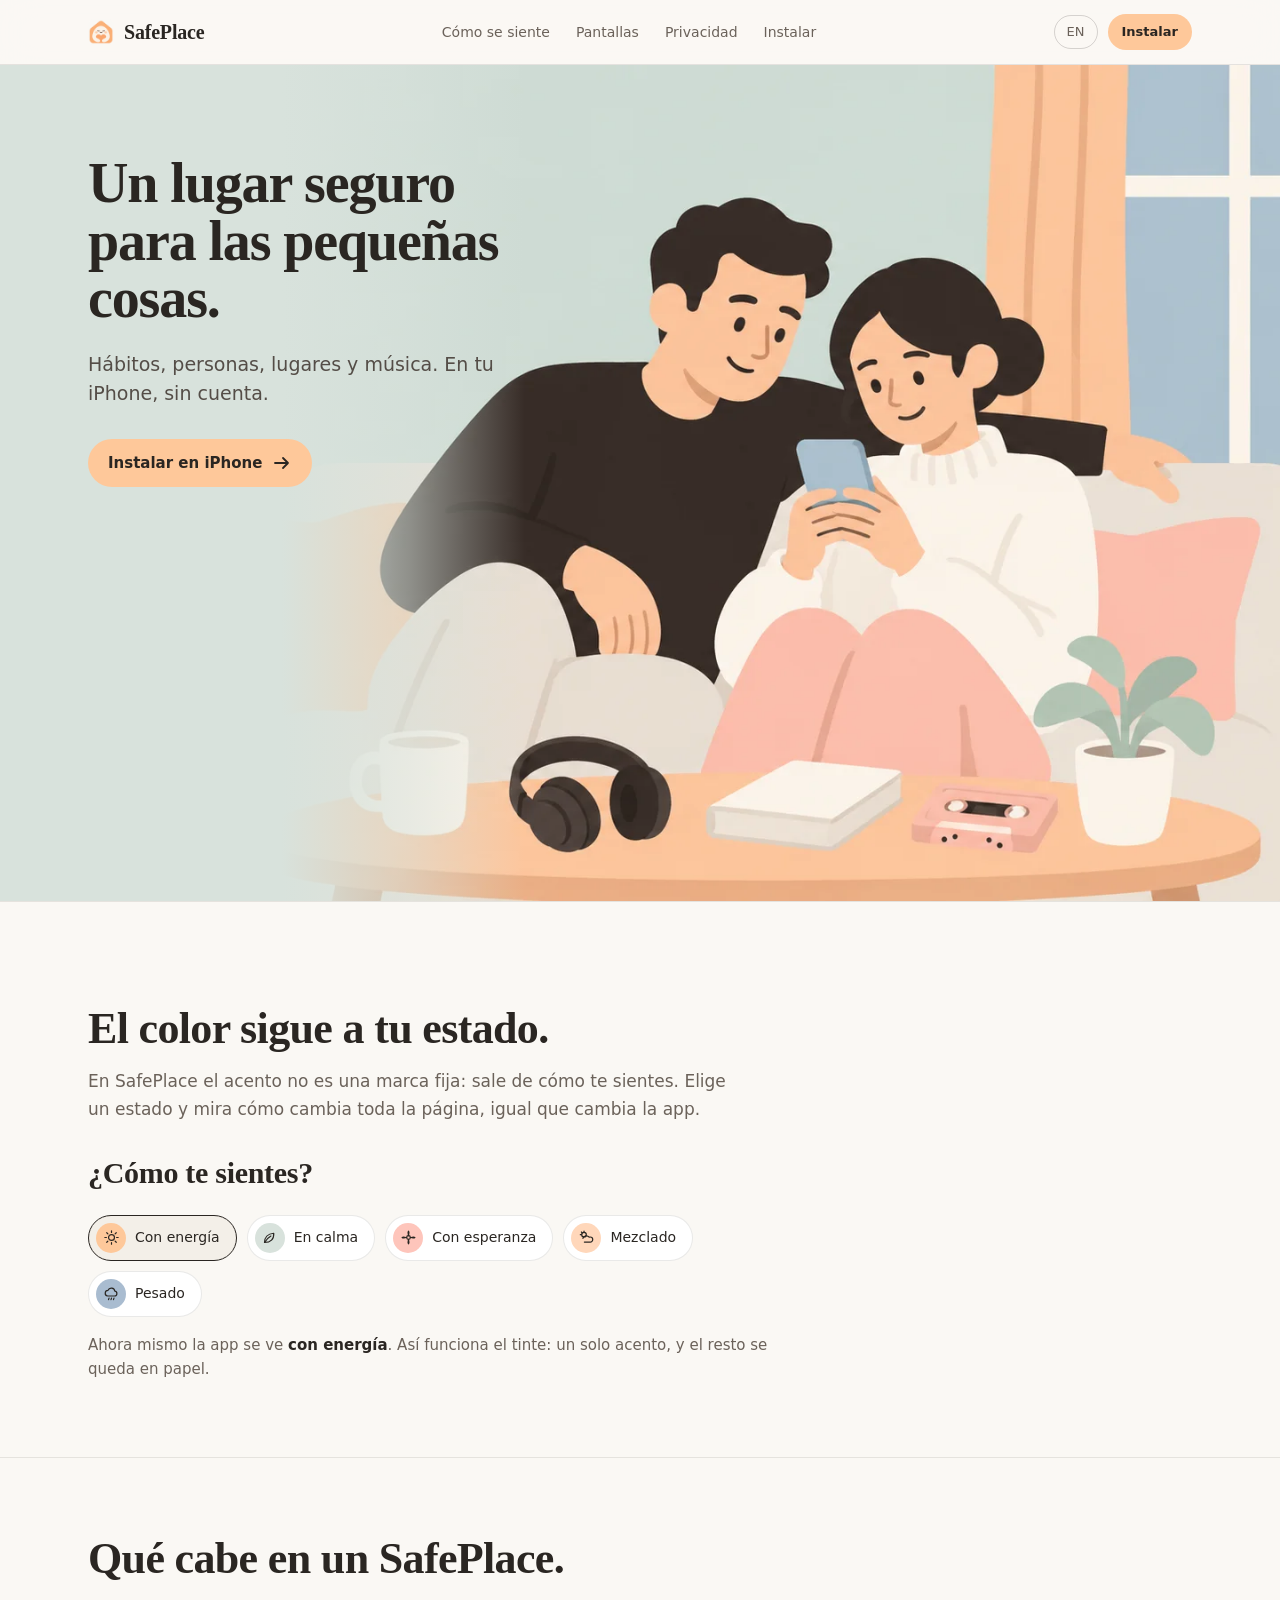
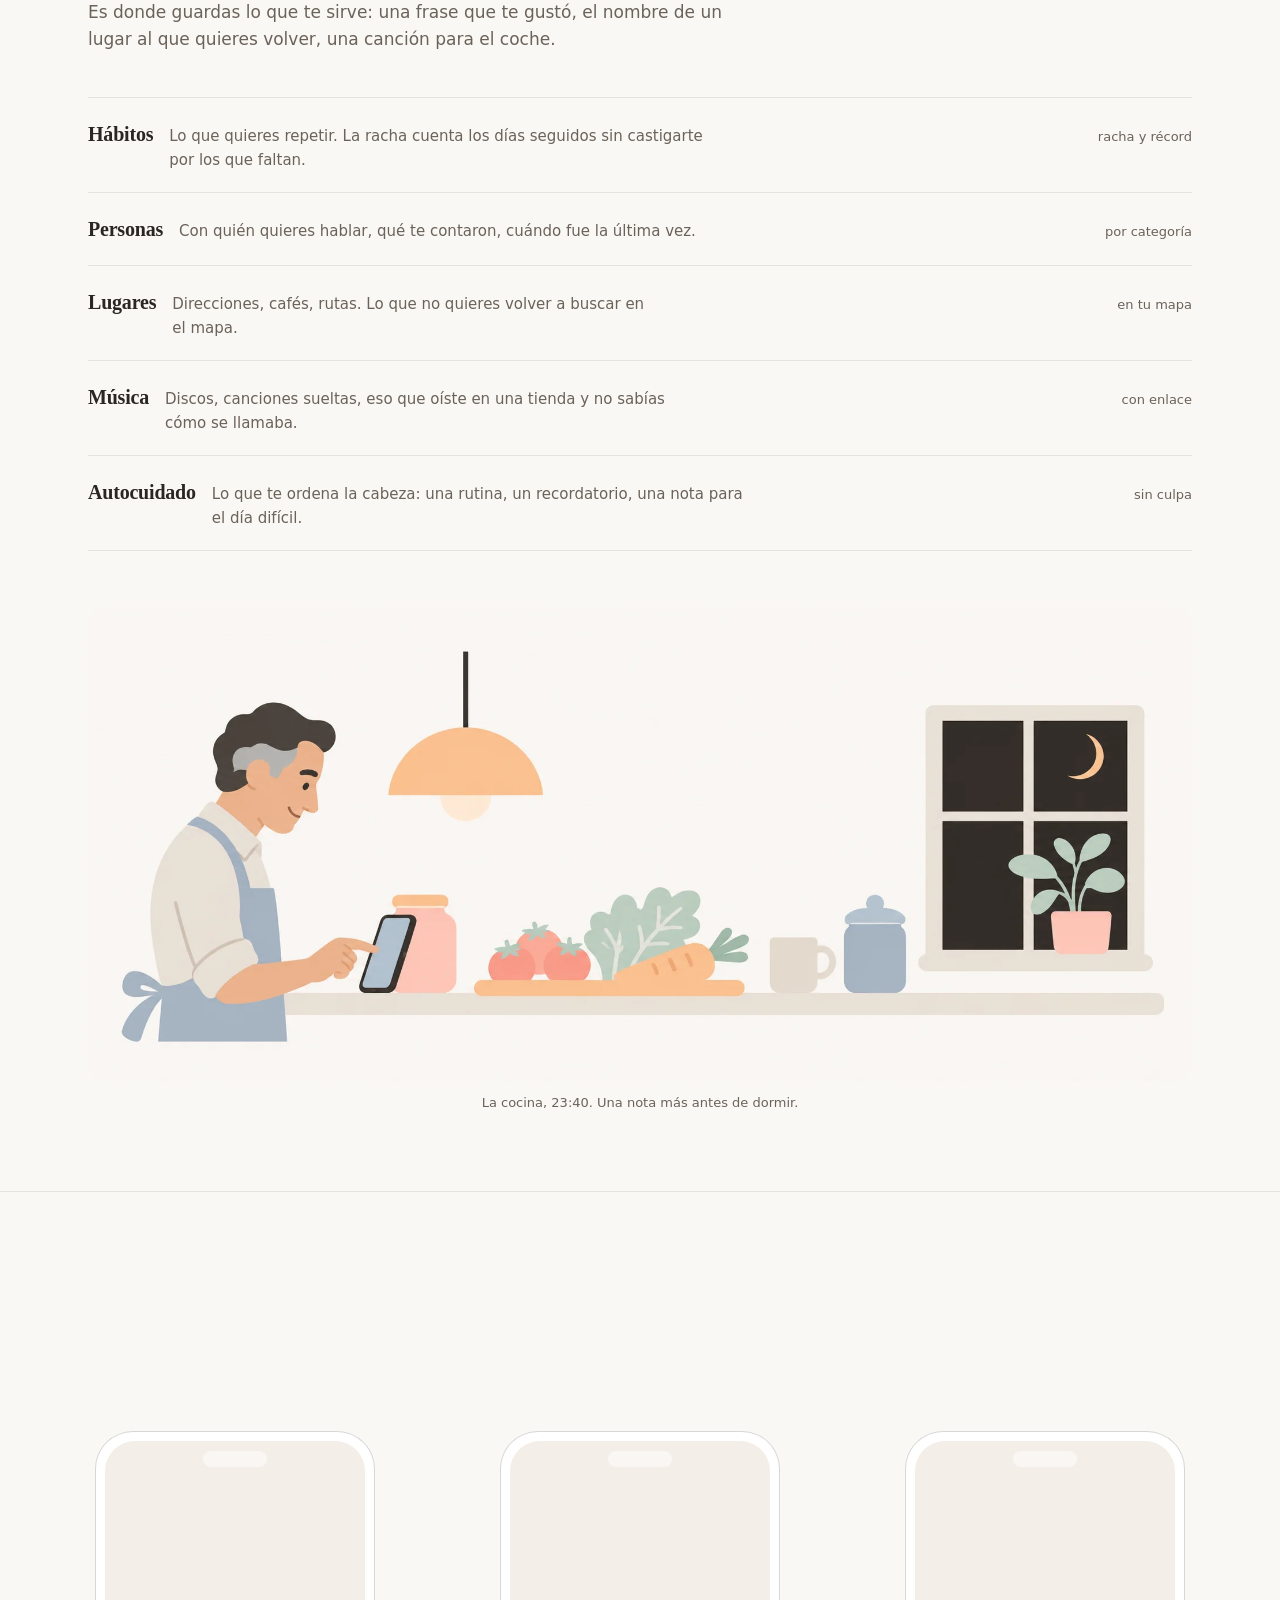
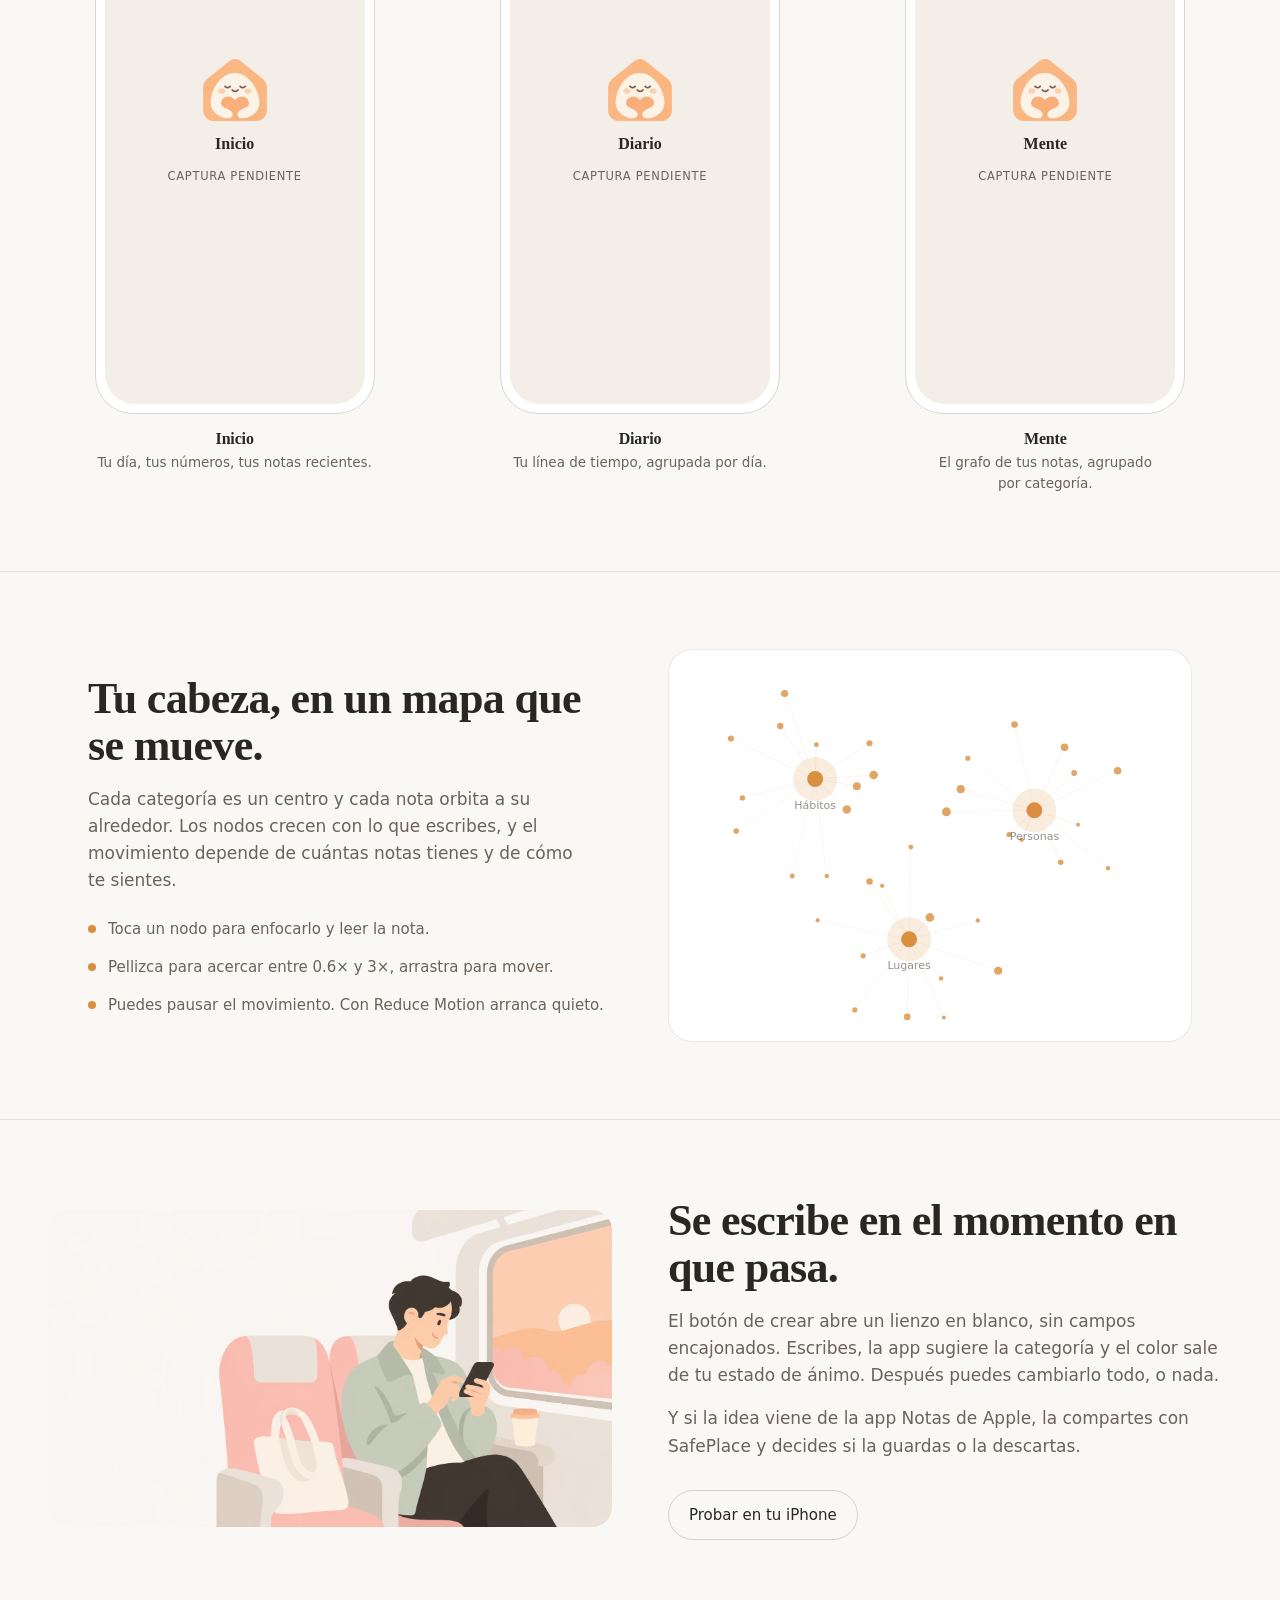
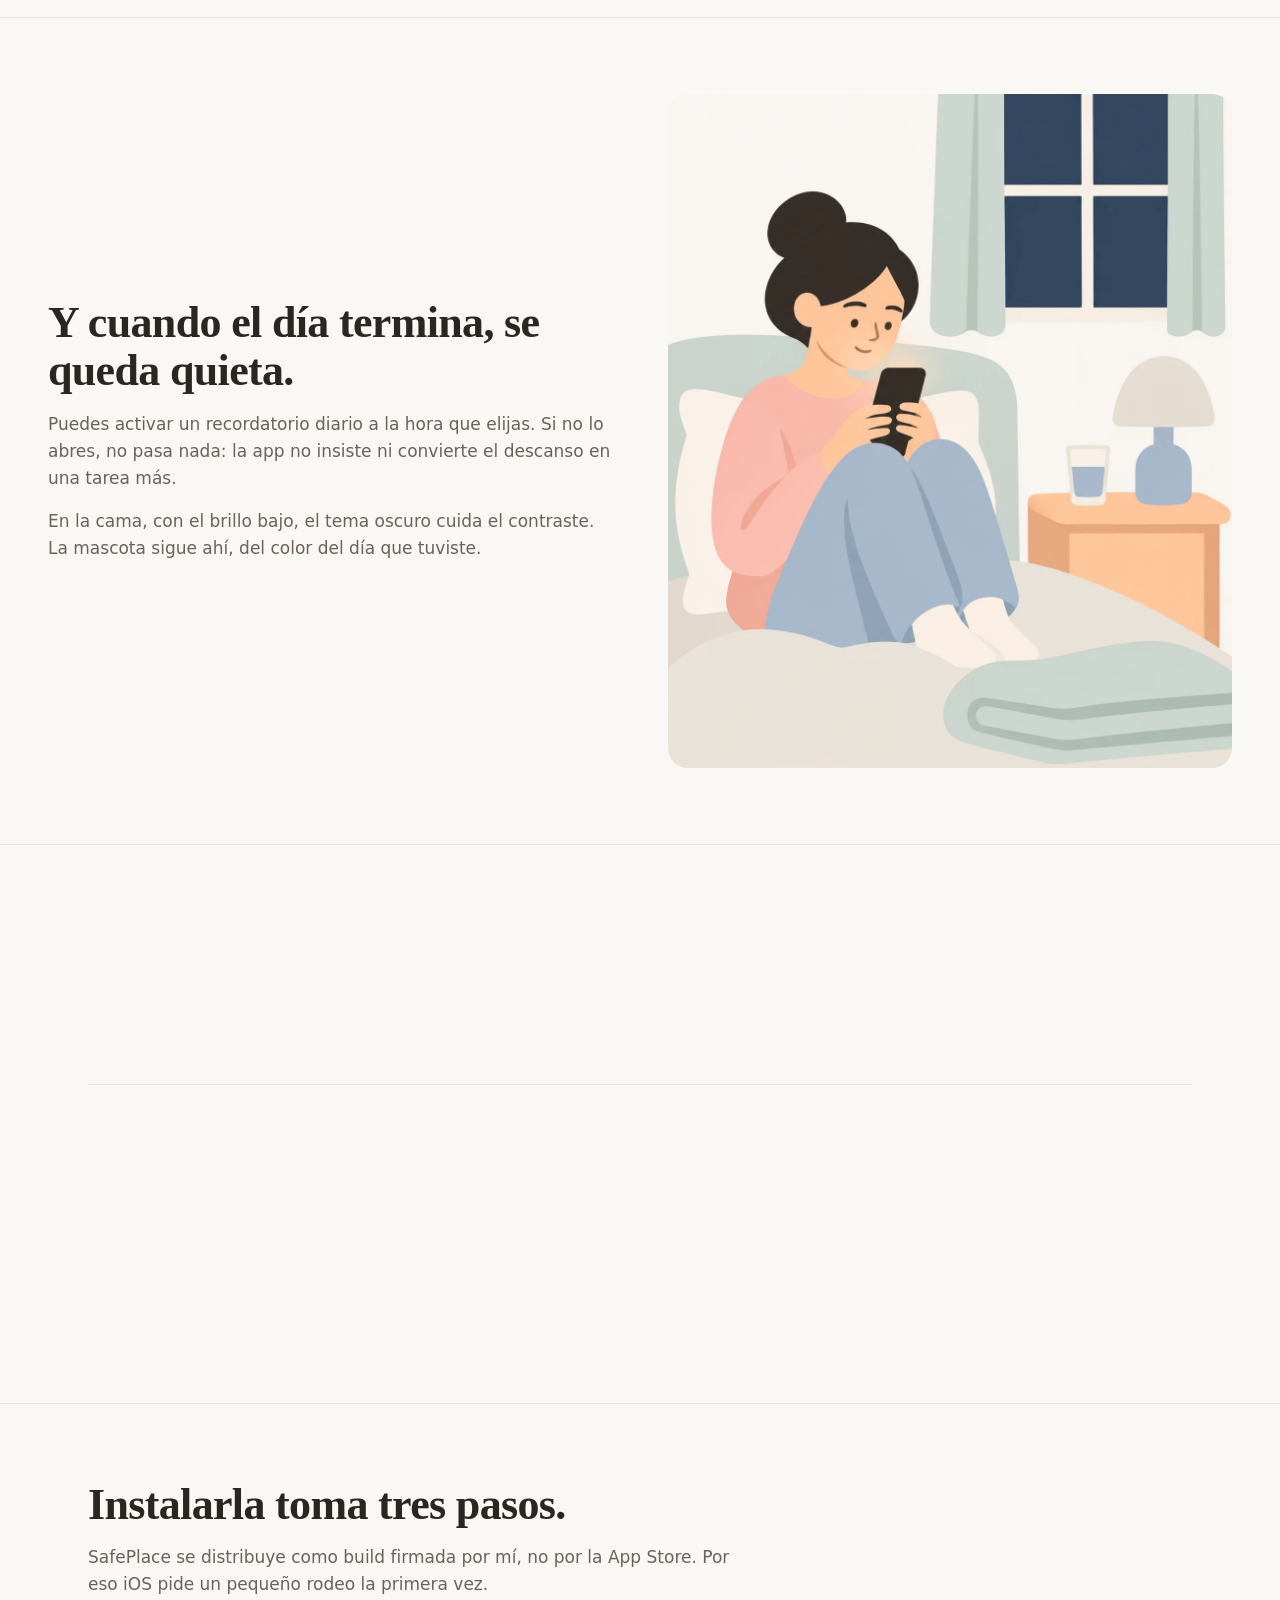
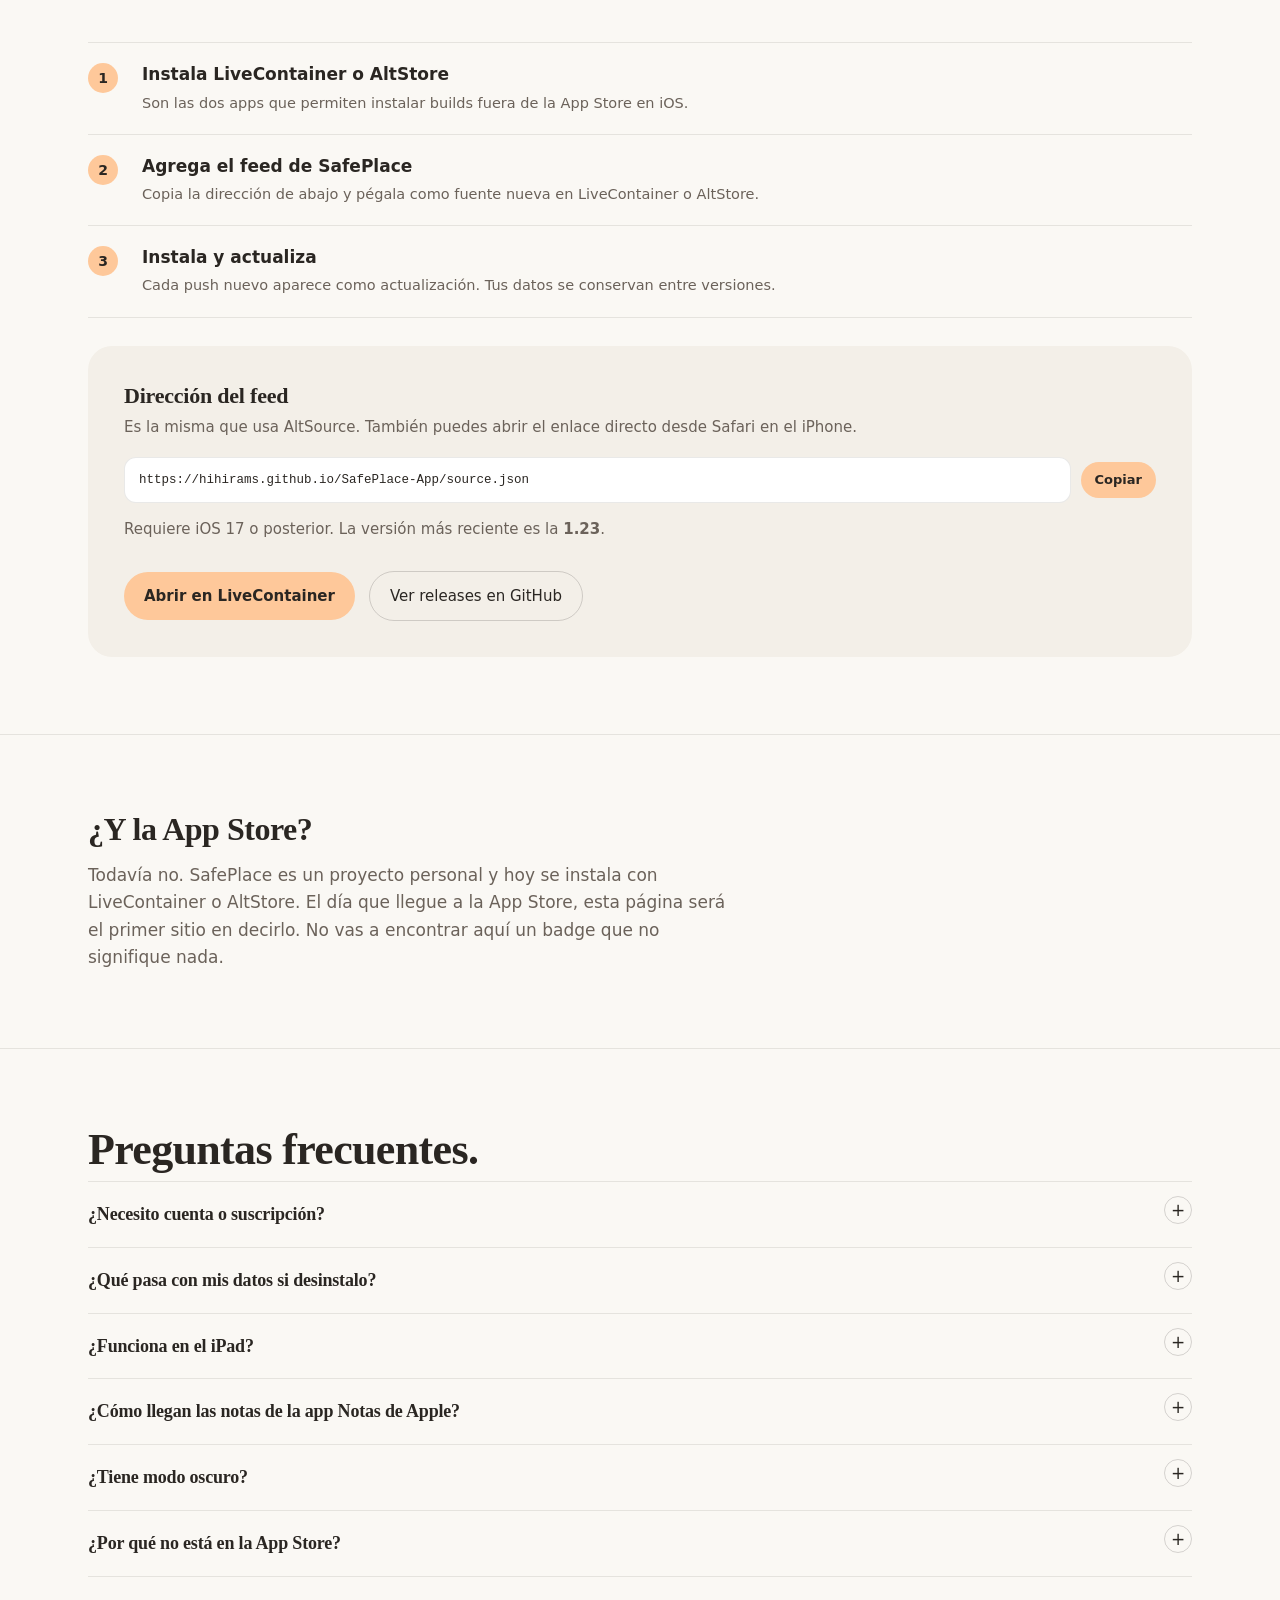
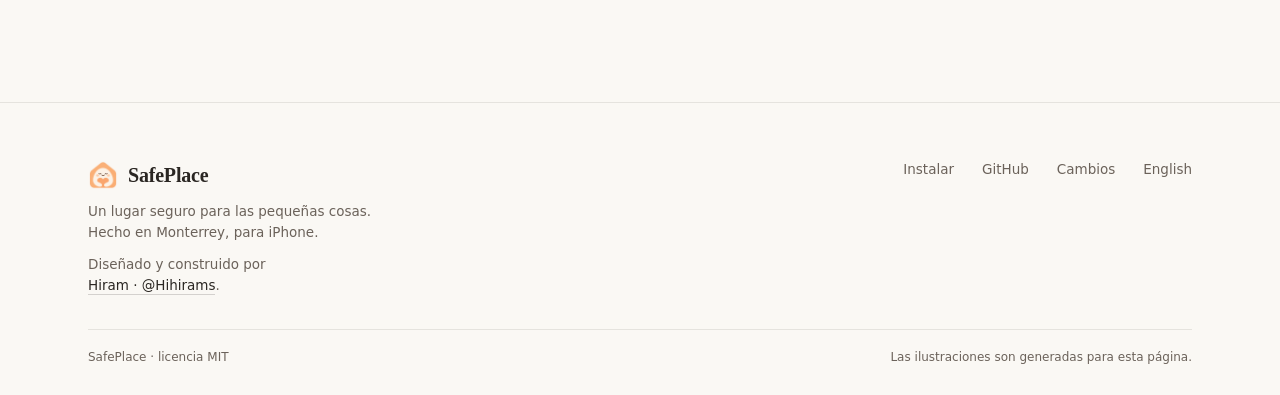
==== commit 8f81e5c1: "fix(site): hero móvil sin recorte y carrusel con flechas - El hero conserva su proporción 16:9 en mó" ====
--- a/docs/index.html
+++ b/docs/index.html
@@ -136,7 +136,9 @@
         <h2>Tres pantallas, una idea.</h2>
         <p class="lede">Secciones y listas separadas por líneas finas. El color aparece en el detalle, nunca en el fondo.</p>
       </div>
-      <div class="screens">
+      <div class="screens-shell">
+        <div class="screens-viewport">
+        <div class="screens" id="screens-track">
         <figure class="device reveal">
           <div class="device-frame">
             <div class="device-screen">
@@ -181,6 +183,17 @@
           </div>
           <figcaption class="device-cap"><b>Mente</b>El grafo de tus notas, agrupado por categoría.</figcaption>
       </figure>
+      </div>
+      </div>
+      <div class="screens-controls">
+        <button class="screen-nav" type="button" data-dir="-1" aria-label="Pantalla anterior">
+          <svg viewBox="0 0 20 20" fill="none" aria-hidden="true"><path d="M12.5 4.5 7 10l5.5 5.5" stroke="currentColor" stroke-width="1.8" stroke-linecap="round" stroke-linejoin="round"/></svg>
+        </button>
+        <span class="screen-count" aria-live="polite">1 / 3</span>
+        <button class="screen-nav" type="button" data-dir="1" aria-label="Pantalla siguiente">
+          <svg viewBox="0 0 20 20" fill="none" aria-hidden="true"><path d="M7.5 4.5 13 10l-5.5 5.5" stroke="currentColor" stroke-width="1.8" stroke-linecap="round" stroke-linejoin="round"/></svg>
+        </button>
+      </div>
       </div>
     </div>
   </section>
@@ -324,6 +337,7 @@
           <span class="wordmark">SafePlace</span>
         </div>
         <p>Un lugar seguro para las pequeñas cosas. Hecho en Monterrey, para iPhone.</p>
+        <p class="foot-credit">Diseñado y construido por <a href="https://github.com/Hihirams">Hiram · @Hihirams</a>.</p>
       </div>
       <nav class="foot-links" aria-label="Pie">
         <a href="#instalar">Instalar</a>
@@ -536,6 +550,41 @@
       new ResizeObserver(function () { build(); step(); }).observe(canvas);
     }
   }
+  /* carrusel de pantallas: mueve por transform, sin scroll horizontal nativo,
+     para que el gesto vertical de la página nunca quede secuestrado */
+  var track = document.getElementById("screens-track");
+  var shell = track && track.closest ? track.closest(".screens-shell") : null;
+  if (track && shell) {
+    var slides = Array.prototype.slice.call(track.querySelectorAll(".device"));
+    var arrows = Array.prototype.slice.call(shell.querySelectorAll(".screen-nav"));
+    var counter = shell.querySelector(".screen-count");
+    var index = 0;
+    var mq = window.matchMedia("(max-width: 900px)");
+
+    function renderScreens() {
+      var last = slides.length - 1;
+      if (index < 0) index = 0;
+      if (index > last) index = last;
+      track.style.transform = mq.matches ? "translateX(" + (-index * 100) + "%)" : "";
+      arrows.forEach(function (b) {
+        var dir = Number(b.getAttribute("data-dir"));
+        b.disabled = mq.matches && ((dir < 0 && index === 0) || (dir > 0 && index === last));
+      });
+      if (counter) counter.textContent = (index + 1) + " / " + slides.length;
+    }
+
+    arrows.forEach(function (b) {
+      b.addEventListener("click", function () {
+        index += Number(b.getAttribute("data-dir"));
+        renderScreens();
+      });
+    });
+
+    if (mq.addEventListener) mq.addEventListener("change", renderScreens);
+    else if (mq.addListener) mq.addListener(renderScreens);
+
+    renderScreens();
+  }
 })();
 </script>
 </body>
--- a/docs/landing.css
+++ b/docs/landing.css
@@ -79,7 +79,7 @@
 .btn-arrow{width:20px;height:20px;flex:none}
 
 /* ---------- hero ---------- */
-.hero{position:relative;display:grid;align-items:start;min-height:min(860px,calc(100svh - 64px));background:var(--calm);overflow:hidden}
+.hero{position:relative;display:grid;align-items:start;min-height:min(860px,calc(100svh - 64px));padding-block:0;background:var(--calm);overflow:hidden}
 .hero-bg{position:absolute;inset:0;z-index:0}
 .hero-bg img{width:100%;height:100%;object-fit:cover;object-position:right center}
 .hero-scrim{position:absolute;inset:0;z-index:1;pointer-events:none;background:linear-gradient(90deg,var(--calm) 0 22%,rgba(216,226,220,.55) 32%,rgba(216,226,220,0) 41%)}
@@ -94,6 +94,7 @@
 
 /* ---------- sections ---------- */
 section{padding-block:clamp(44px,6vw,80px)}
+section[id]{scroll-margin-top:84px}
 .rule{border-top:1px solid var(--hair)}
 .eyebrow{font-size:12px;font-weight:600;letter-spacing:.14em;text-transform:uppercase;color:var(--ink-2);margin-bottom:16px}
 h2{font-family:var(--serif);font-weight:600;font-size:clamp(28px,3.8vw,44px);line-height:1.08;letter-spacing:-.015em}
@@ -123,15 +124,17 @@
 /* ---------- screens ---------- */
 .screens{display:grid;grid-template-columns:repeat(3,1fr);gap:clamp(16px,3vw,32px);align-items:start;margin-top:8px}
 .device{background:none;border:0;padding:0}
-.device-frame{position:relative;border-radius:38px;background:var(--surface);border:1px solid var(--hair-strong);padding:9px;box-shadow:none}
+.device-frame{position:relative;width:100%;max-width:280px;margin-inline:auto;border-radius:38px;background:var(--surface);border:1px solid var(--hair-strong);padding:9px;box-shadow:none}
 .device-screen{position:relative;aspect-ratio:9/19.5;border-radius:30px;overflow:hidden;background:var(--soft);display:grid;place-items:center}
 .device-notch{position:absolute;left:50%;top:10px;transform:translateX(-50%);width:64px;height:16px;border-radius:999px;background:var(--paper);opacity:.9;z-index:2}
-.shot-slot{position:absolute;inset:0;display:grid;place-items:center;gap:6px;text-align:center;padding:20px;color:var(--ink-2)}
+.shot-slot{position:absolute;inset:0;display:grid;place-content:center;justify-items:center;gap:10px;text-align:center;padding:20px;color:var(--ink-2)}
 .shot-slot .slot-mascot{width:64px;height:auto;opacity:.9}
 .shot-slot b{display:block;font-family:var(--serif);font-size:16px;font-weight:600;color:var(--ink)}
 .shot-slot span{font-size:11.5px;letter-spacing:.06em;text-transform:uppercase}
-.device-cap{margin-top:12px;font-size:13.5px;color:var(--ink-2);text-align:center}
+.device-cap{margin:12px auto 0;font-size:13.5px;color:var(--ink-2);text-align:center;max-width:280px}
 .device-cap b{display:block;font-family:var(--serif);font-size:16px;color:var(--ink);font-weight:600;letter-spacing:-.01em}
+.screens-shell{position:relative}
+.screens-controls{display:none}
 
 /* ---------- mind ---------- */
 .mind{display:grid;grid-template-columns:1fr 1fr;gap:clamp(24px,5vw,56px);align-items:center}
@@ -179,6 +182,9 @@
 .foot-brand{display:flex;align-items:center;gap:10px}
 .foot-brand img{width:30px;height:30px;border-radius:8px}
 .foot p{font-size:13.5px;color:var(--ink-2);max-width:36ch;margin-top:10px}
+.foot-credit{margin-top:6px;font-size:13.5px;color:var(--ink-2);max-width:42ch}
+.foot-credit a{color:var(--ink);text-decoration:none;border-bottom:1px solid var(--hair-strong);padding-bottom:1px;white-space:nowrap;transition:border-color .2s}
+.foot-credit a:hover{border-color:var(--ink)}
 .foot-links{display:flex;gap:28px;flex-wrap:wrap;font-size:13.5px}
 .foot-links a{text-decoration:none;color:var(--ink-2)}
 .foot-links a:hover{color:var(--ink)}
@@ -199,21 +205,40 @@
 /* ---------- responsive ---------- */
 @media (max-width:900px){
   .hero{display:block;min-height:auto;background:var(--calm)}
-  .hero-bg{position:relative;height:46svh}
-  .hero-bg img{object-position:center}
+  .hero-bg{position:relative;height:auto;aspect-ratio:1672/941;background:var(--calm)}
+  .hero-bg img{object-fit:cover;object-position:center}
   .hero-scrim{display:none}
   .hero-inner{padding-block:26px 40px}
   .hero-copy{max-width:none}
+  .screens-viewport{overflow:hidden}
   .screens{
-    display:flex;gap:16px;max-width:none;margin-inline:0;
-    overflow-x:auto;scroll-snap-type:x mandatory;
-    padding-bottom:8px;scrollbar-width:none;
+    display:flex;gap:0;margin:0;
+    transition:transform .45s var(--ease);
+    touch-action:pan-y;
   }
-  .screens::-webkit-scrollbar{display:none}
-  .device{flex:0 0 76%;scroll-snap-align:center;max-width:330px}
+  .device{flex:0 0 100%;max-width:100%;padding-inline:4px}
+  .device-frame{max-width:min(240px,66vw)}
+  .device-cap{max-width:min(240px,66vw)}
+  .screens-controls{
+    display:flex;align-items:center;justify-content:center;gap:16px;
+    margin-top:22px;
+  }
+  .screen-nav{
+    width:44px;height:44px;border-radius:50%;flex:none;
+    border:1px solid var(--hair-strong);background:var(--surface);
+    display:grid;place-items:center;cursor:pointer;
+    transition:border-color .2s,background .2s,opacity .2s;
+  }
+  .screen-nav:hover:not(:disabled){border-color:var(--ink);background:var(--soft)}
+  .screen-nav:disabled{opacity:.35;cursor:default}
+  .screen-nav svg{width:18px;height:18px}
+  .screen-count{font-size:13px;color:var(--ink-2);font-variant-numeric:tabular-nums;min-width:56px;text-align:center}
   .mind,.scene{grid-template-columns:1fr;gap:24px}
   .scene--flip .scene-art{order:0}
   .nav{display:none}
+}
+@media (min-width:601px) and (max-width:900px){
+  .device-frame,.device-cap{max-width:300px}
 }
 @media (max-width:560px){
   .cat{grid-template-columns:1fr auto}
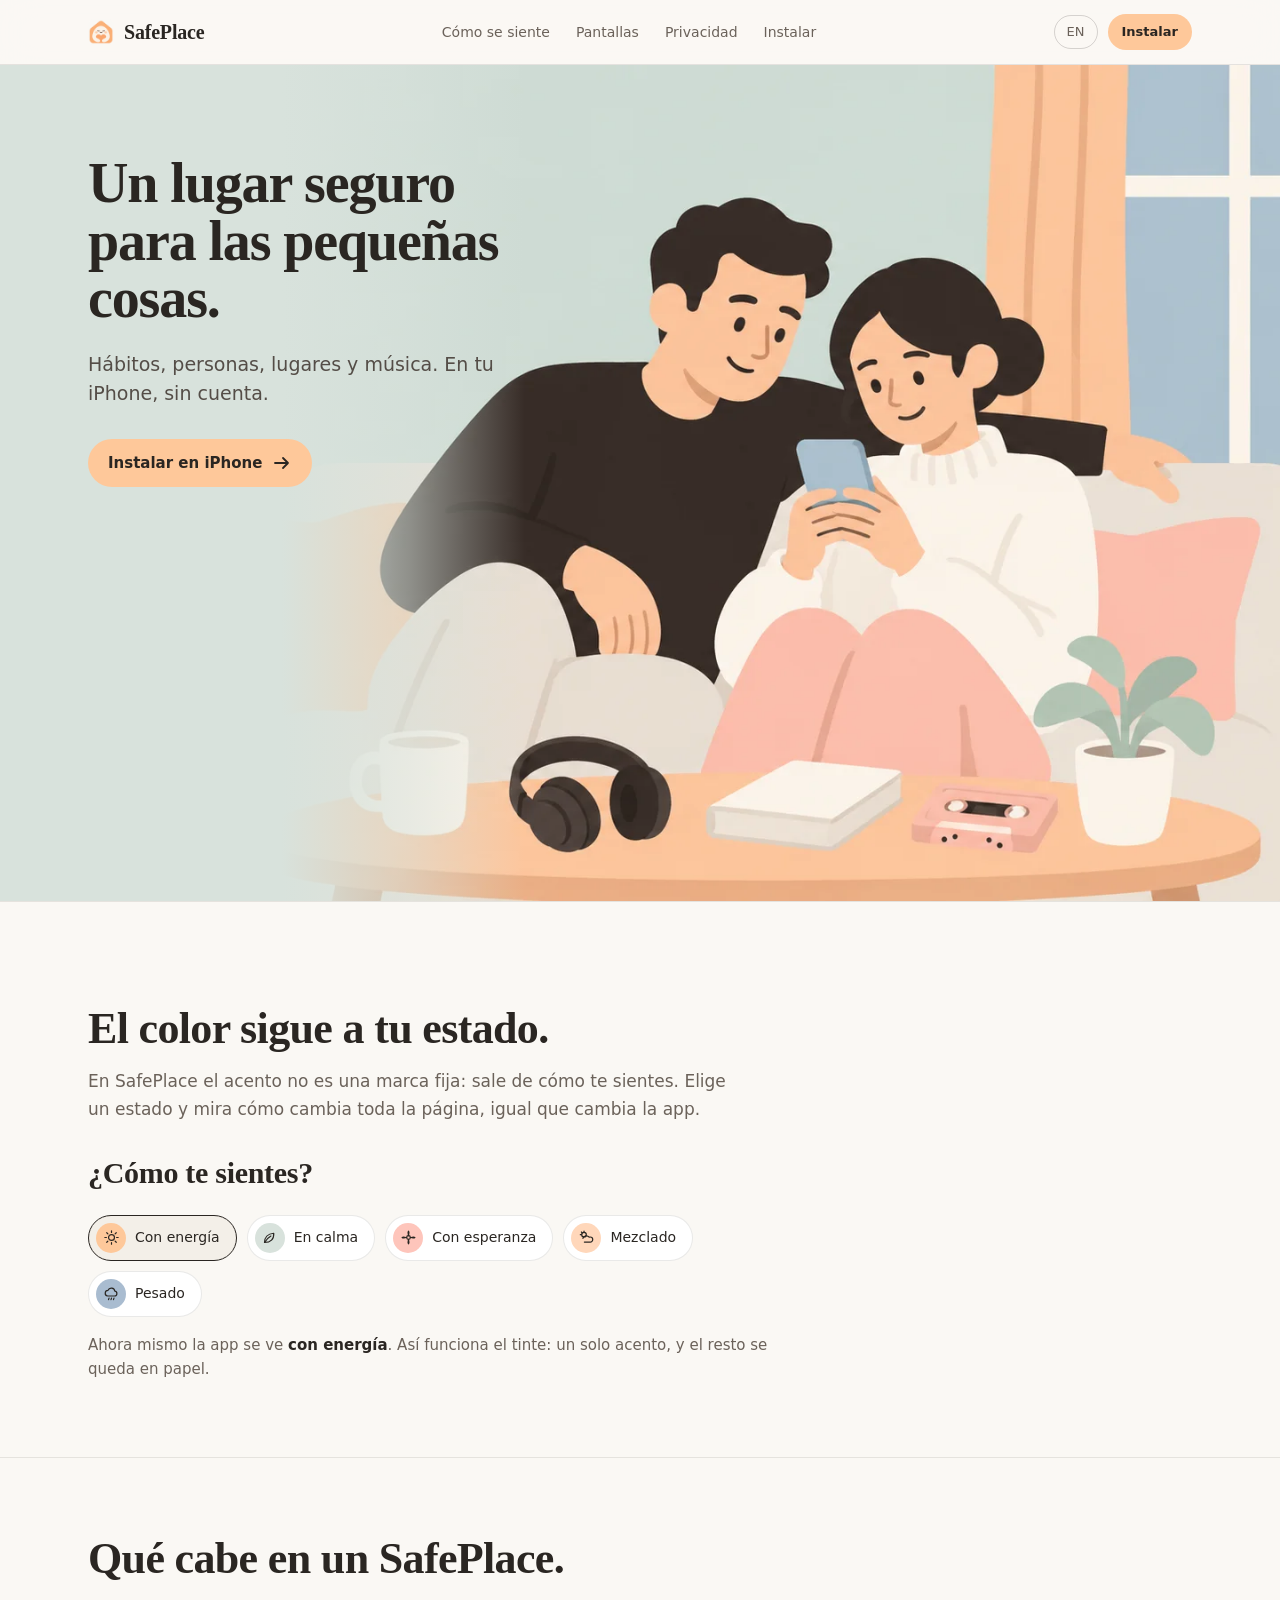
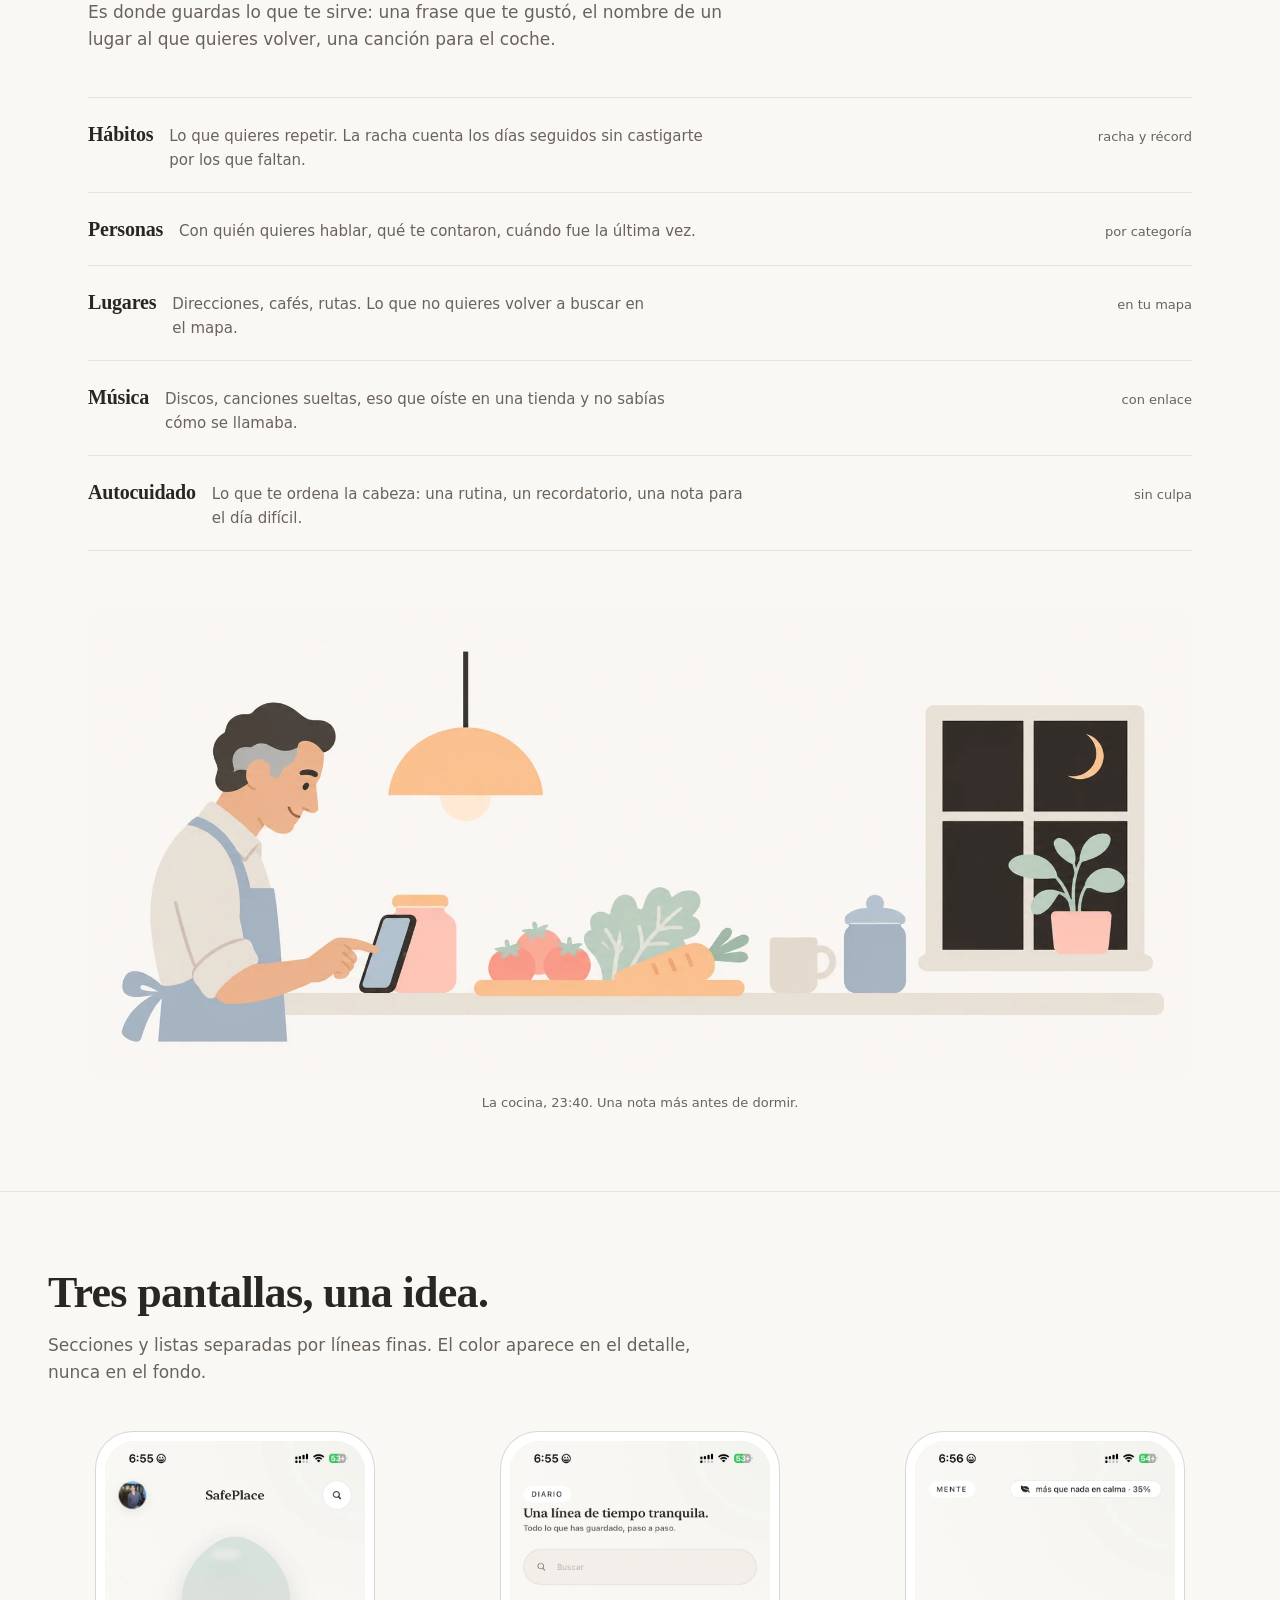
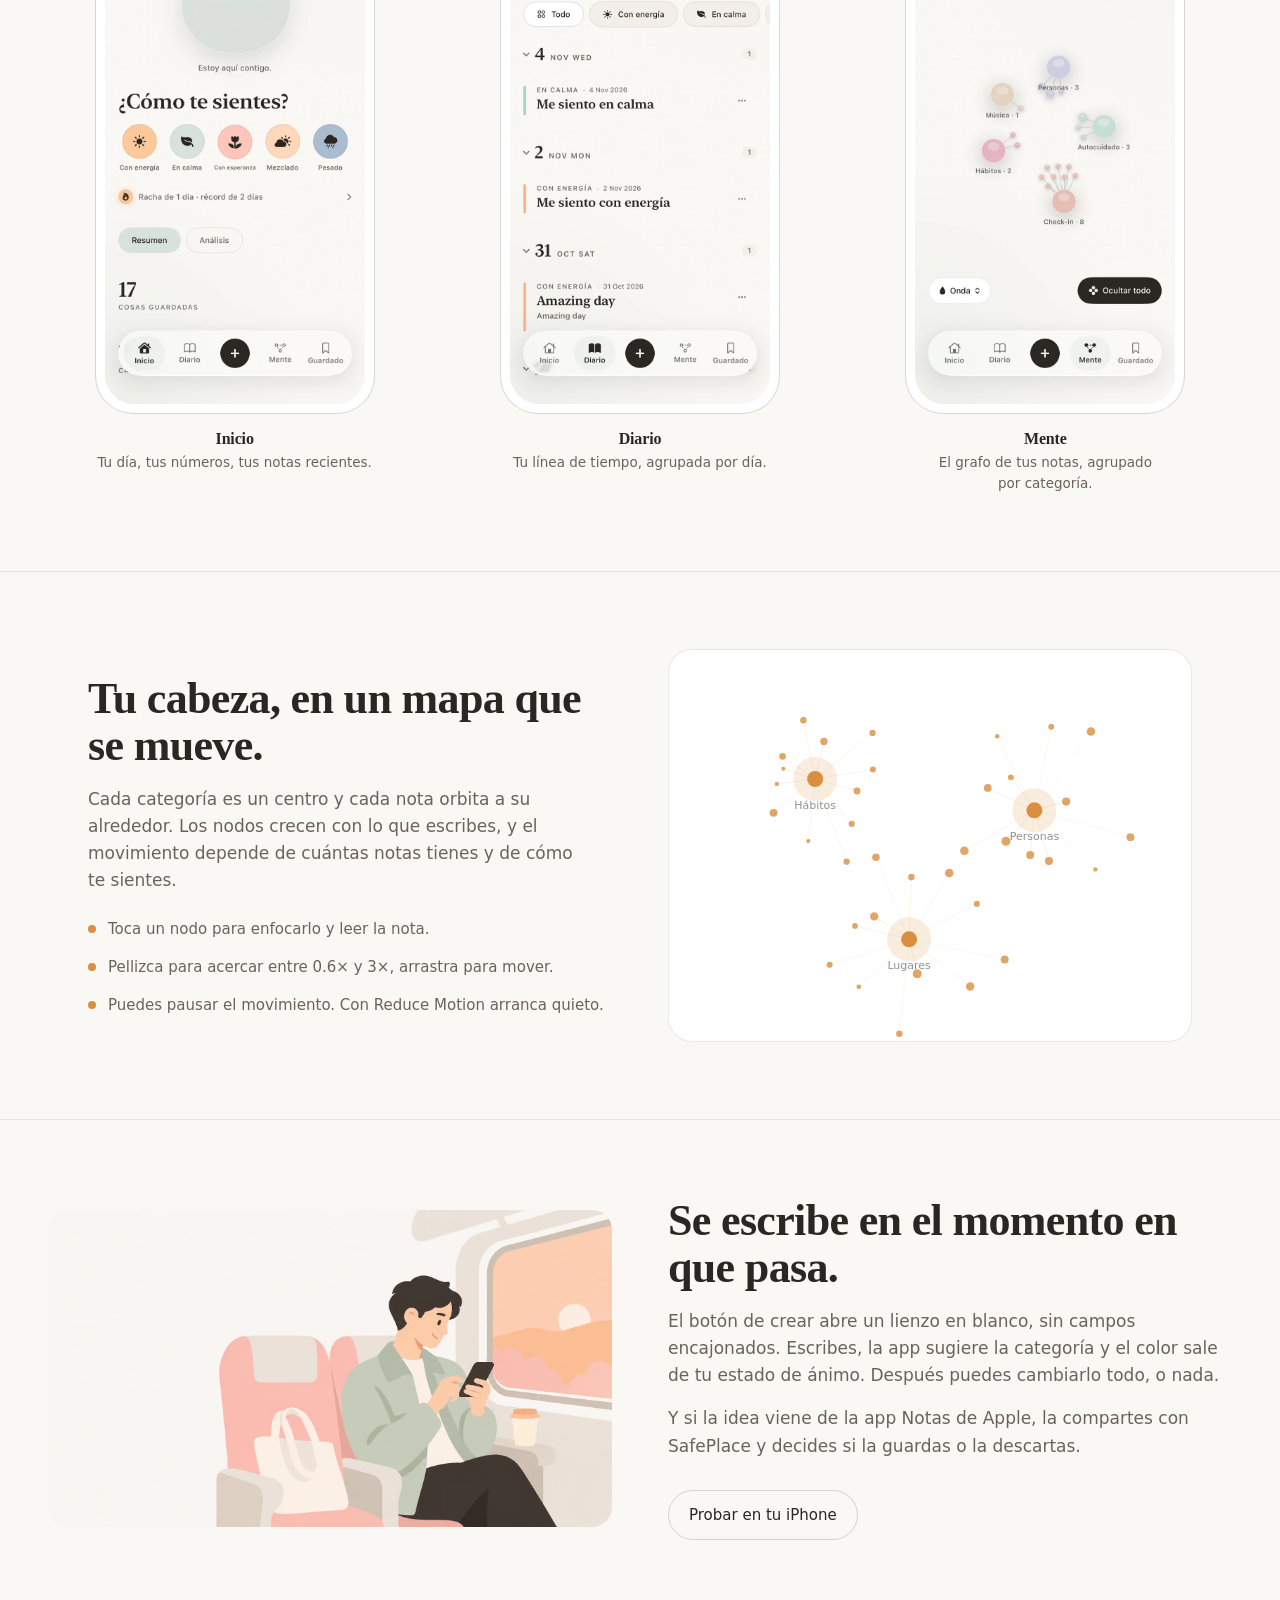
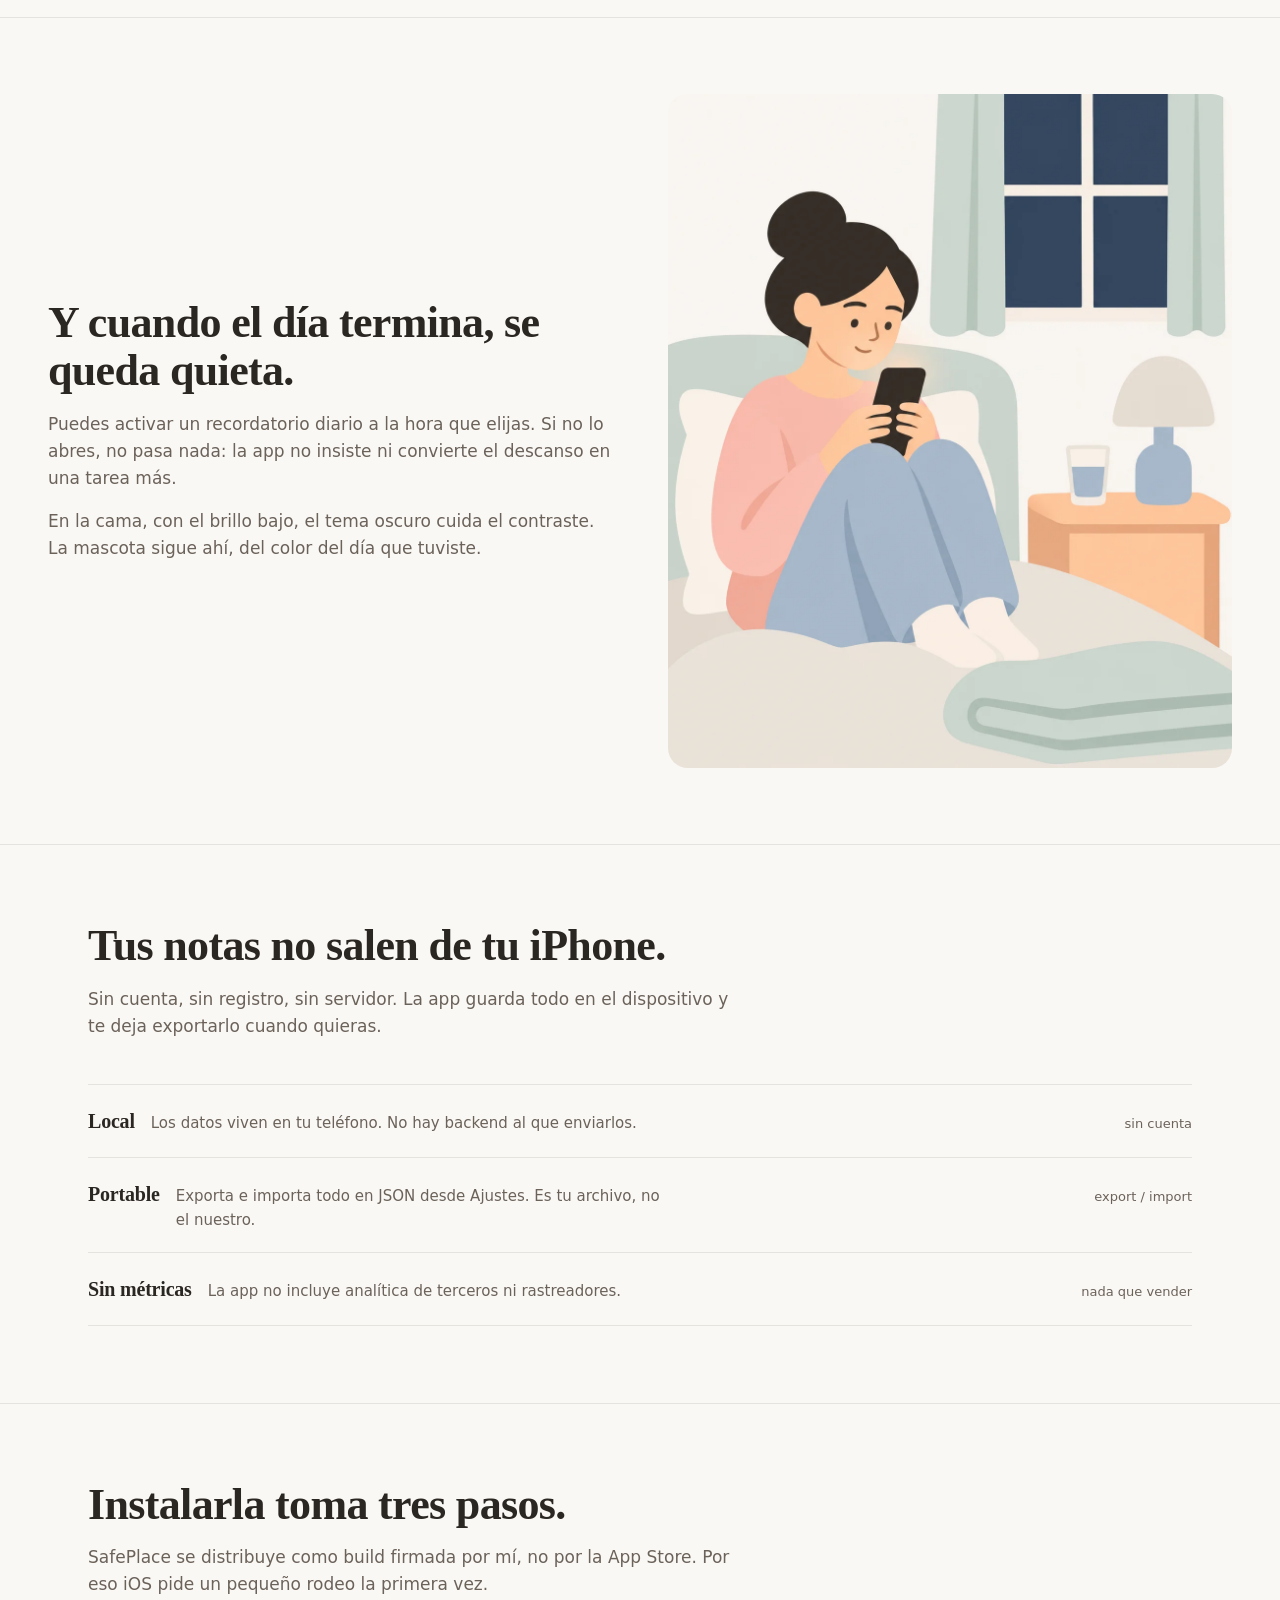
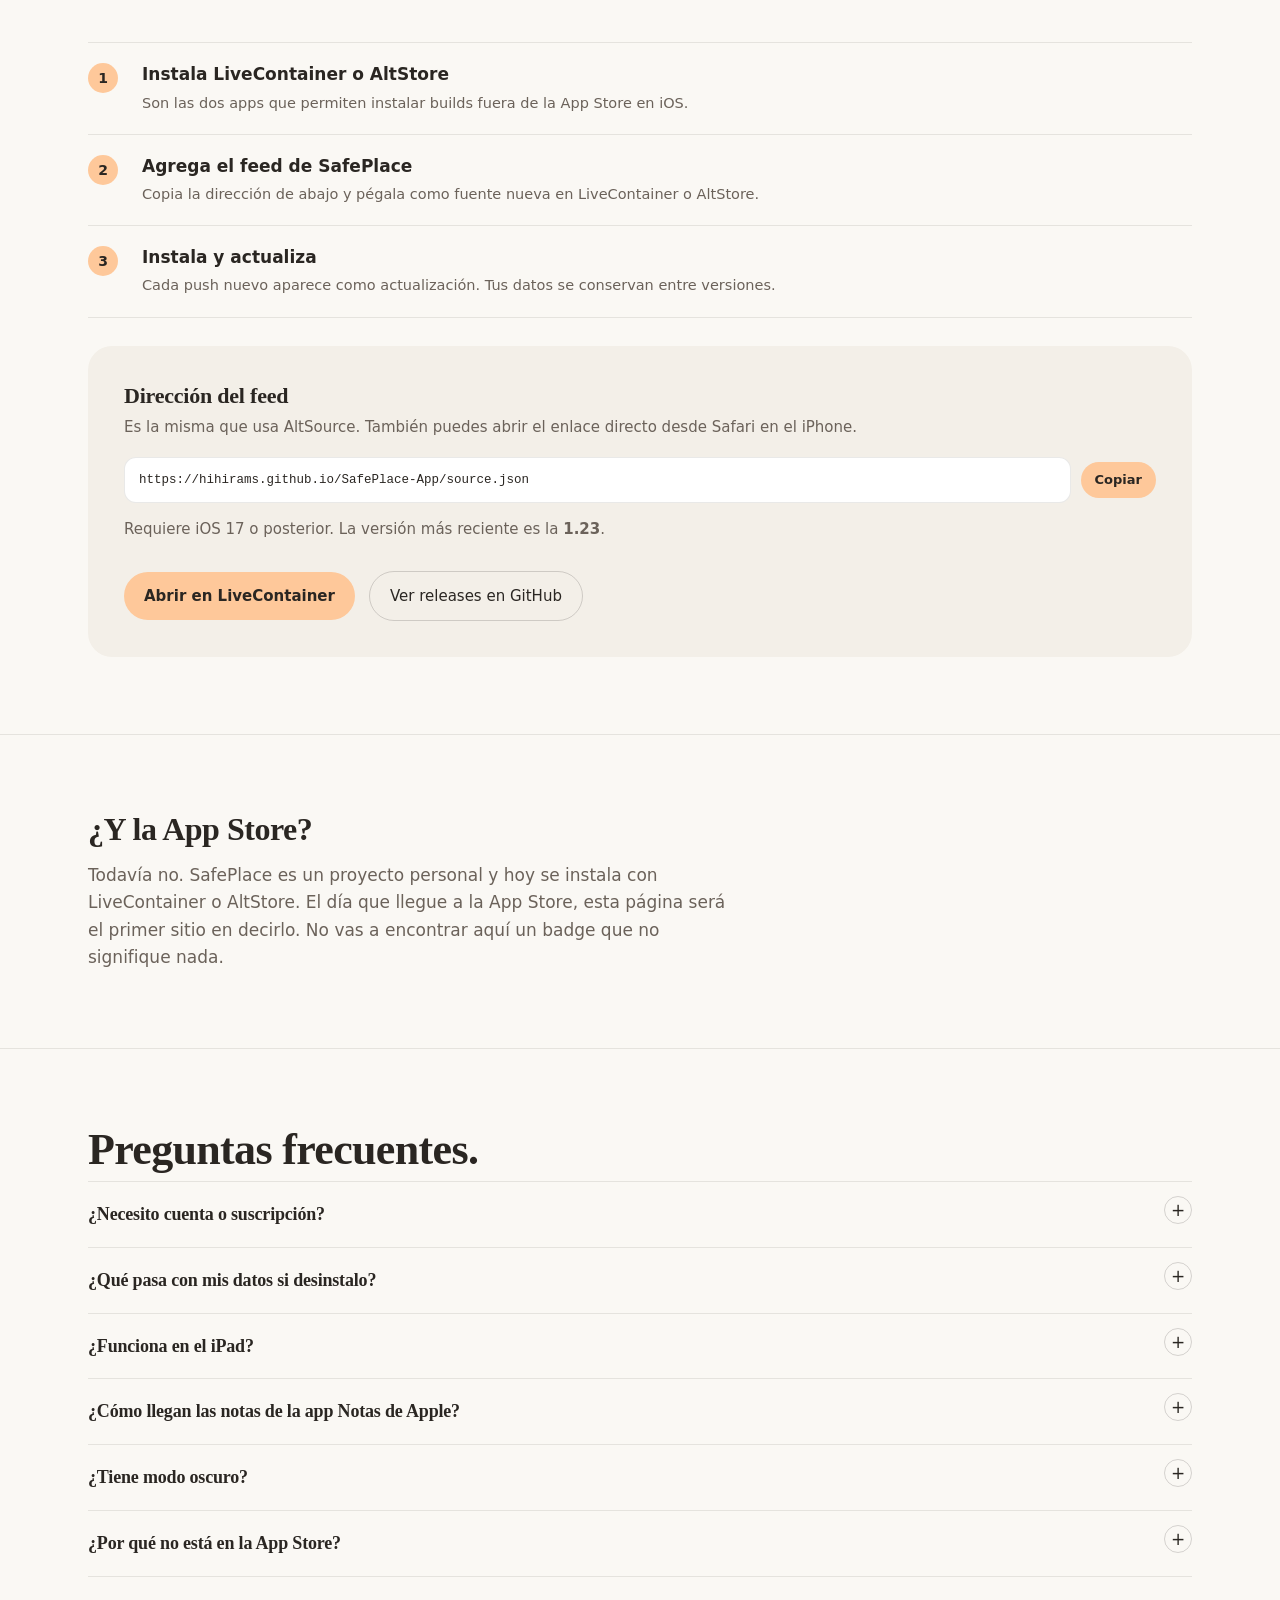
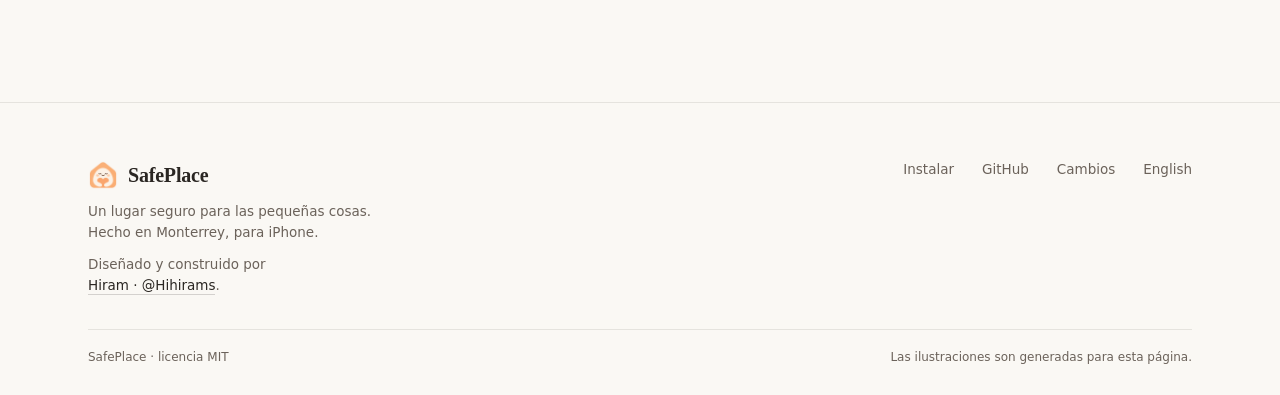
==== commit 4920f6ba: "feat(site): capturas reales en el carrusel de pantallas - Inicio, Diario y Mente salen de capturas r" ====
--- a/docs/index.html
+++ b/docs/index.html
@@ -142,13 +142,7 @@
         <figure class="device reveal">
           <div class="device-frame">
             <div class="device-screen">
-              <div class="device-notch"></div>
-              <!-- REEMPLAZAR: <img src="assets/shot-home.png" alt="Pantalla de inicio de SafePlace"> -->
-              <div class="shot-slot" data-shot="home">
-                <img class="slot-mascot" src="assets/logo.webp" alt="" width="384" height="373">
-                <b>Inicio</b>
-                <span>captura pendiente</span>
-              </div>
+              <img src="assets/shot-home.webp" alt="Pantalla de inicio de SafePlace: el ánimo del día, la racha y el resumen." width="739" height="1600">
             </div>
           </div>
           <figcaption class="device-cap"><b>Inicio</b>Tu día, tus números, tus notas recientes.</figcaption>
@@ -157,13 +151,7 @@
         <figure class="device reveal">
           <div class="device-frame">
             <div class="device-screen">
-              <div class="device-notch"></div>
-              <!-- REEMPLAZAR: <img src="assets/shot-journal.png" alt="Pantalla de diario de SafePlace"> -->
-              <div class="shot-slot" data-shot="journal">
-                <img class="slot-mascot" src="assets/logo.webp" alt="" width="384" height="373">
-                <b>Diario</b>
-                <span>captura pendiente</span>
-              </div>
+              <img src="assets/shot-journal.webp" alt="Pantalla de diario de SafePlace: la línea de tiempo agrupada por día." width="739" height="1600">
             </div>
           </div>
           <figcaption class="device-cap"><b>Diario</b>Tu línea de tiempo, agrupada por día.</figcaption>
@@ -172,13 +160,7 @@
         <figure class="device reveal">
           <div class="device-frame">
             <div class="device-screen">
-              <div class="device-notch"></div>
-              <!-- REEMPLAZAR: <img src="assets/shot-mind.png" alt="Pantalla del grafo Mente de SafePlace"> -->
-              <div class="shot-slot" data-shot="mind">
-                <img class="slot-mascot" src="assets/logo.webp" alt="" width="384" height="373">
-                <b>Mente</b>
-                <span>captura pendiente</span>
-              </div>
+              <img src="assets/shot-mind.webp" alt="Pantalla Mente de SafePlace: el mapa de notas agrupado por categoría." width="739" height="1600">
             </div>
           </div>
           <figcaption class="device-cap"><b>Mente</b>El grafo de tus notas, agrupado por categoría.</figcaption>
--- a/docs/landing.css
+++ b/docs/landing.css
@@ -126,11 +126,7 @@
 .device{background:none;border:0;padding:0}
 .device-frame{position:relative;width:100%;max-width:280px;margin-inline:auto;border-radius:38px;background:var(--surface);border:1px solid var(--hair-strong);padding:9px;box-shadow:none}
 .device-screen{position:relative;aspect-ratio:9/19.5;border-radius:30px;overflow:hidden;background:var(--soft);display:grid;place-items:center}
-.device-notch{position:absolute;left:50%;top:10px;transform:translateX(-50%);width:64px;height:16px;border-radius:999px;background:var(--paper);opacity:.9;z-index:2}
-.shot-slot{position:absolute;inset:0;display:grid;place-content:center;justify-items:center;gap:10px;text-align:center;padding:20px;color:var(--ink-2)}
-.shot-slot .slot-mascot{width:64px;height:auto;opacity:.9}
-.shot-slot b{display:block;font-family:var(--serif);font-size:16px;font-weight:600;color:var(--ink)}
-.shot-slot span{font-size:11.5px;letter-spacing:.06em;text-transform:uppercase}
+.device-screen img{width:100%;height:100%;object-fit:cover;object-position:top center}
 .device-cap{margin:12px auto 0;font-size:13.5px;color:var(--ink-2);text-align:center;max-width:280px}
 .device-cap b{display:block;font-family:var(--serif);font-size:16px;color:var(--ink);font-weight:600;letter-spacing:-.01em}
 .screens-shell{position:relative}
